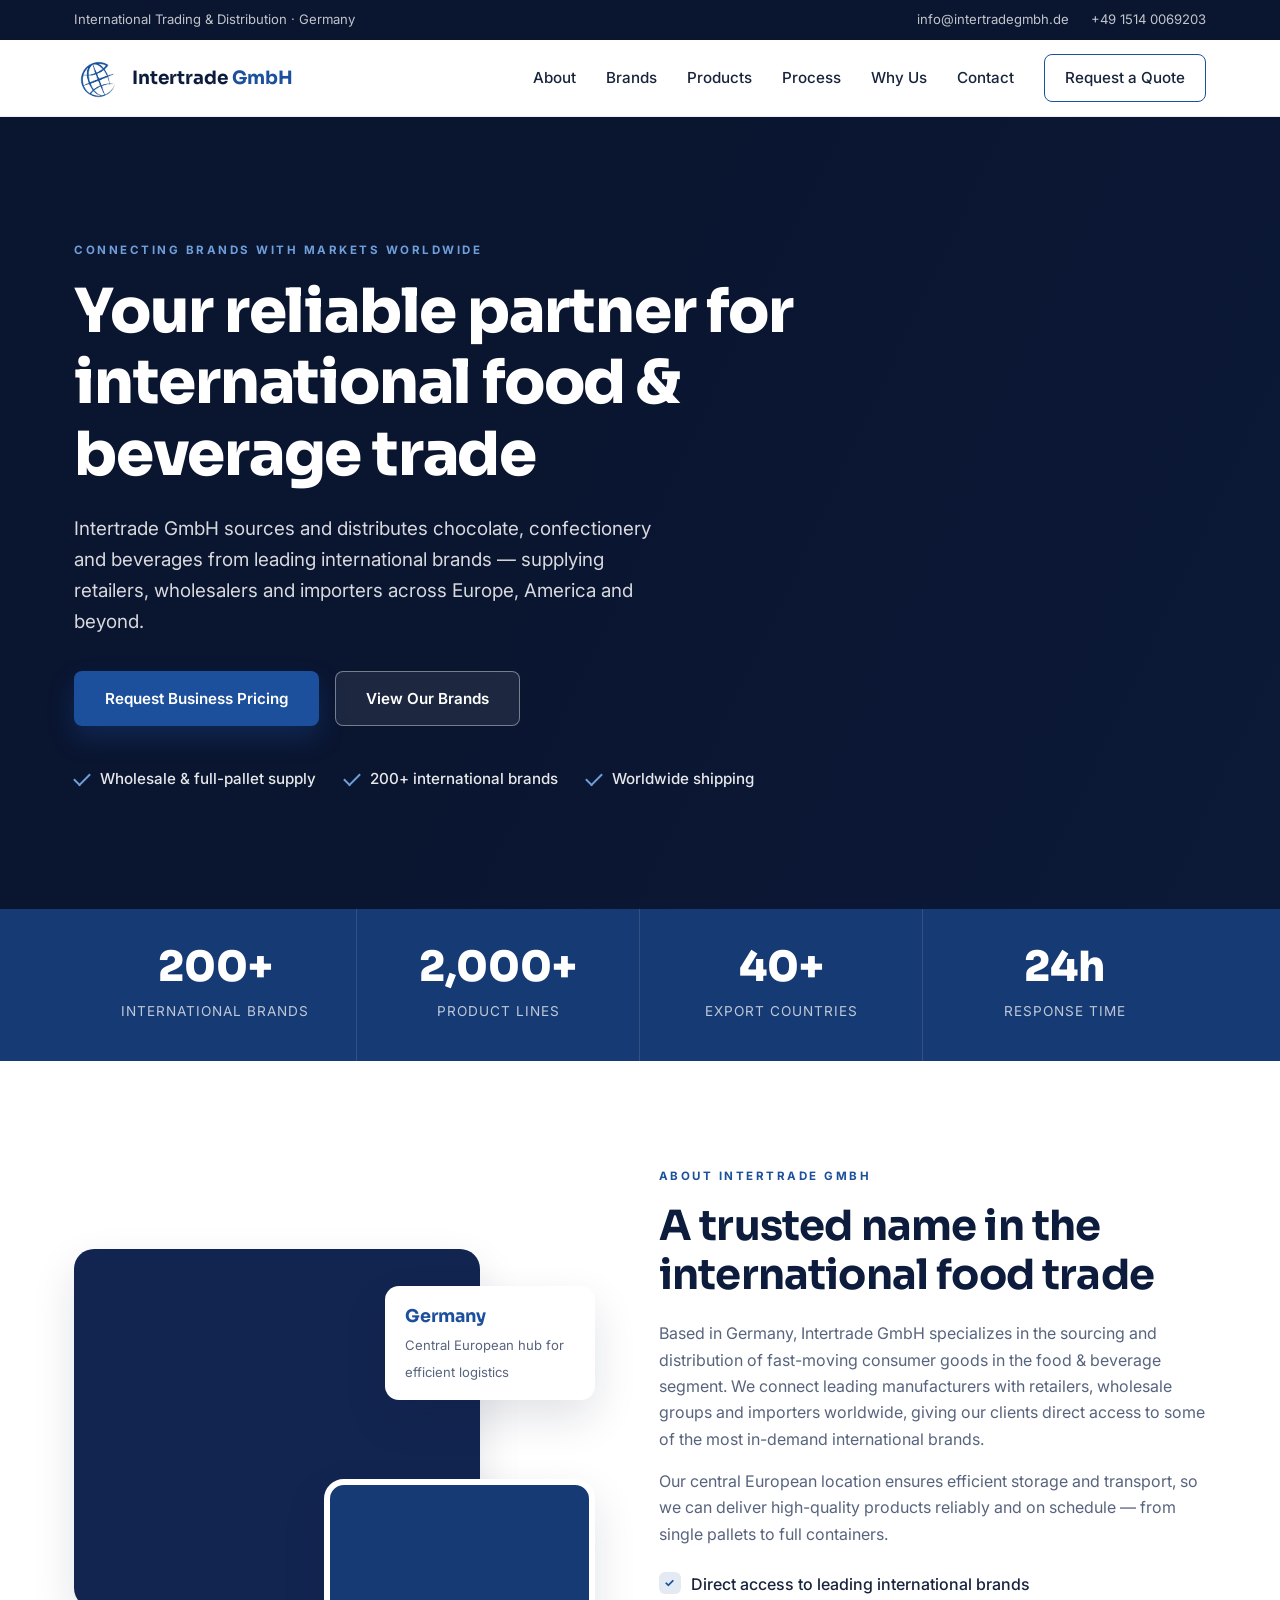
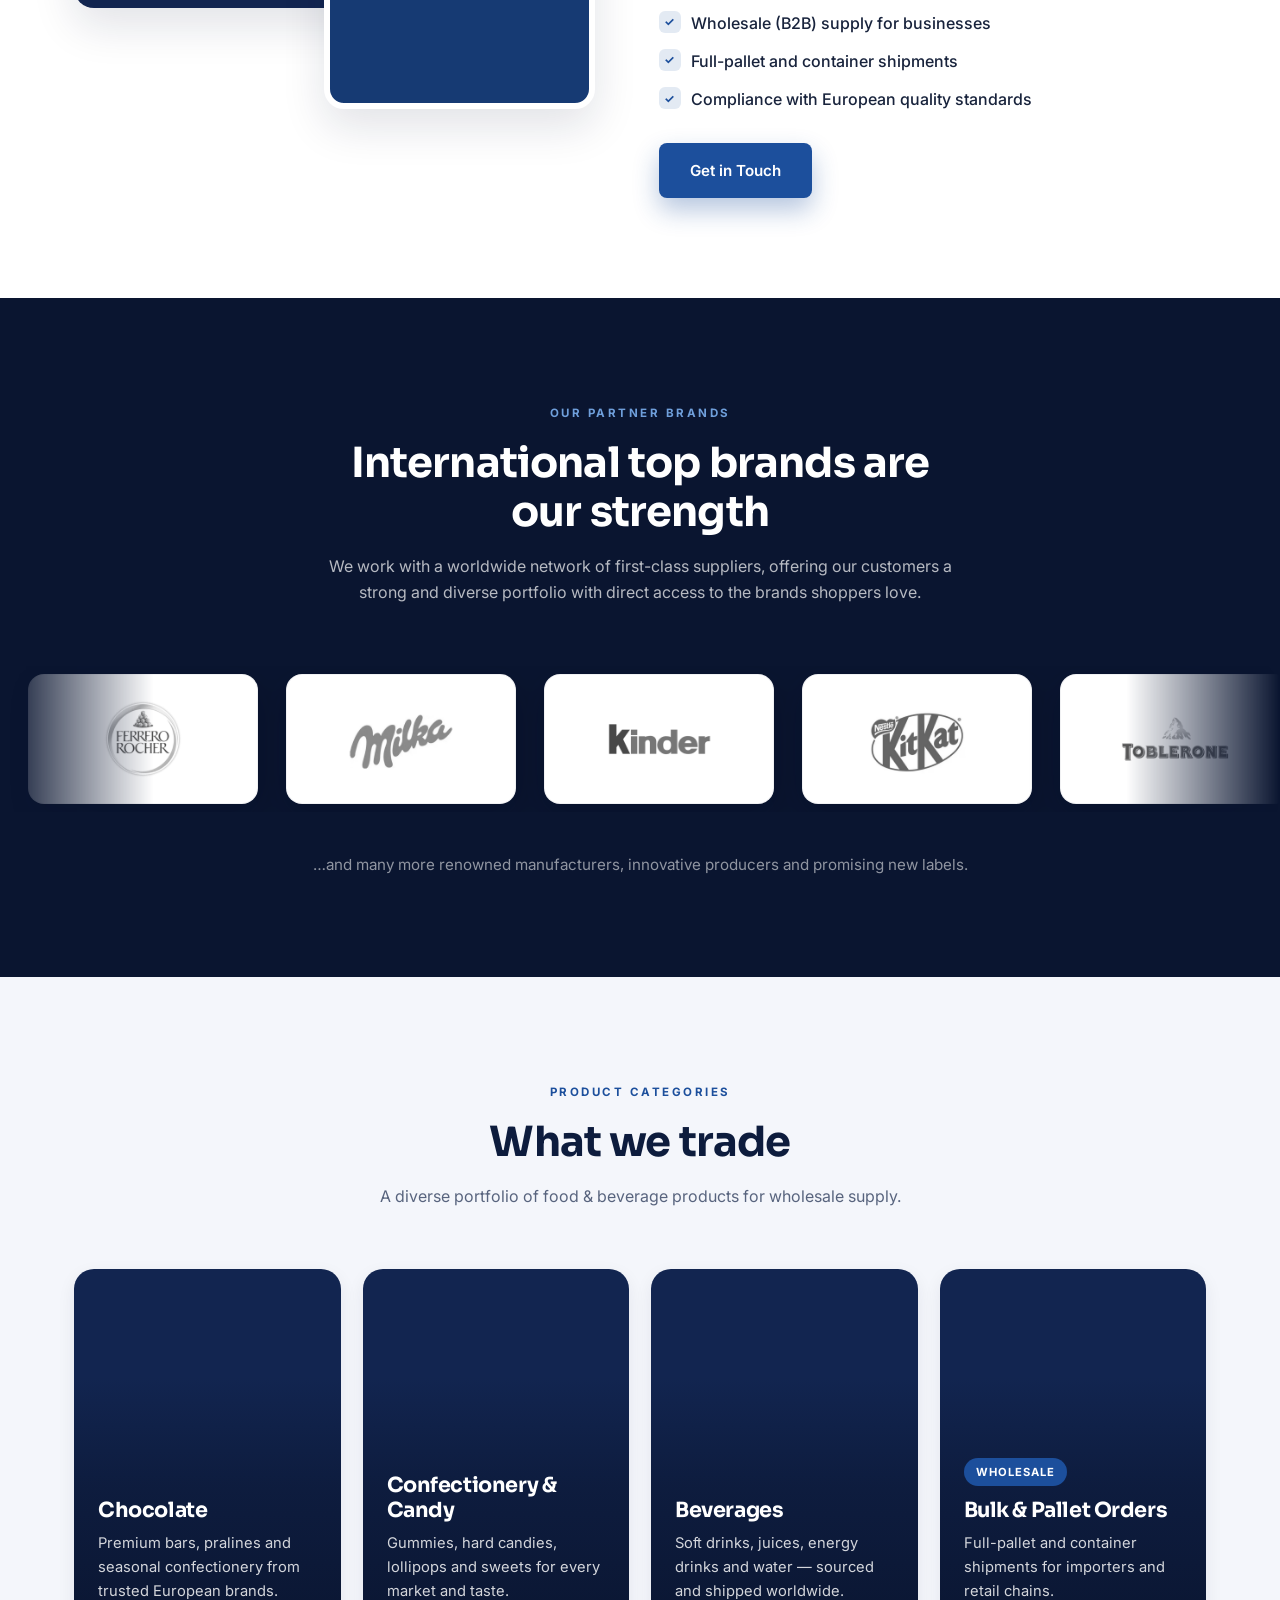
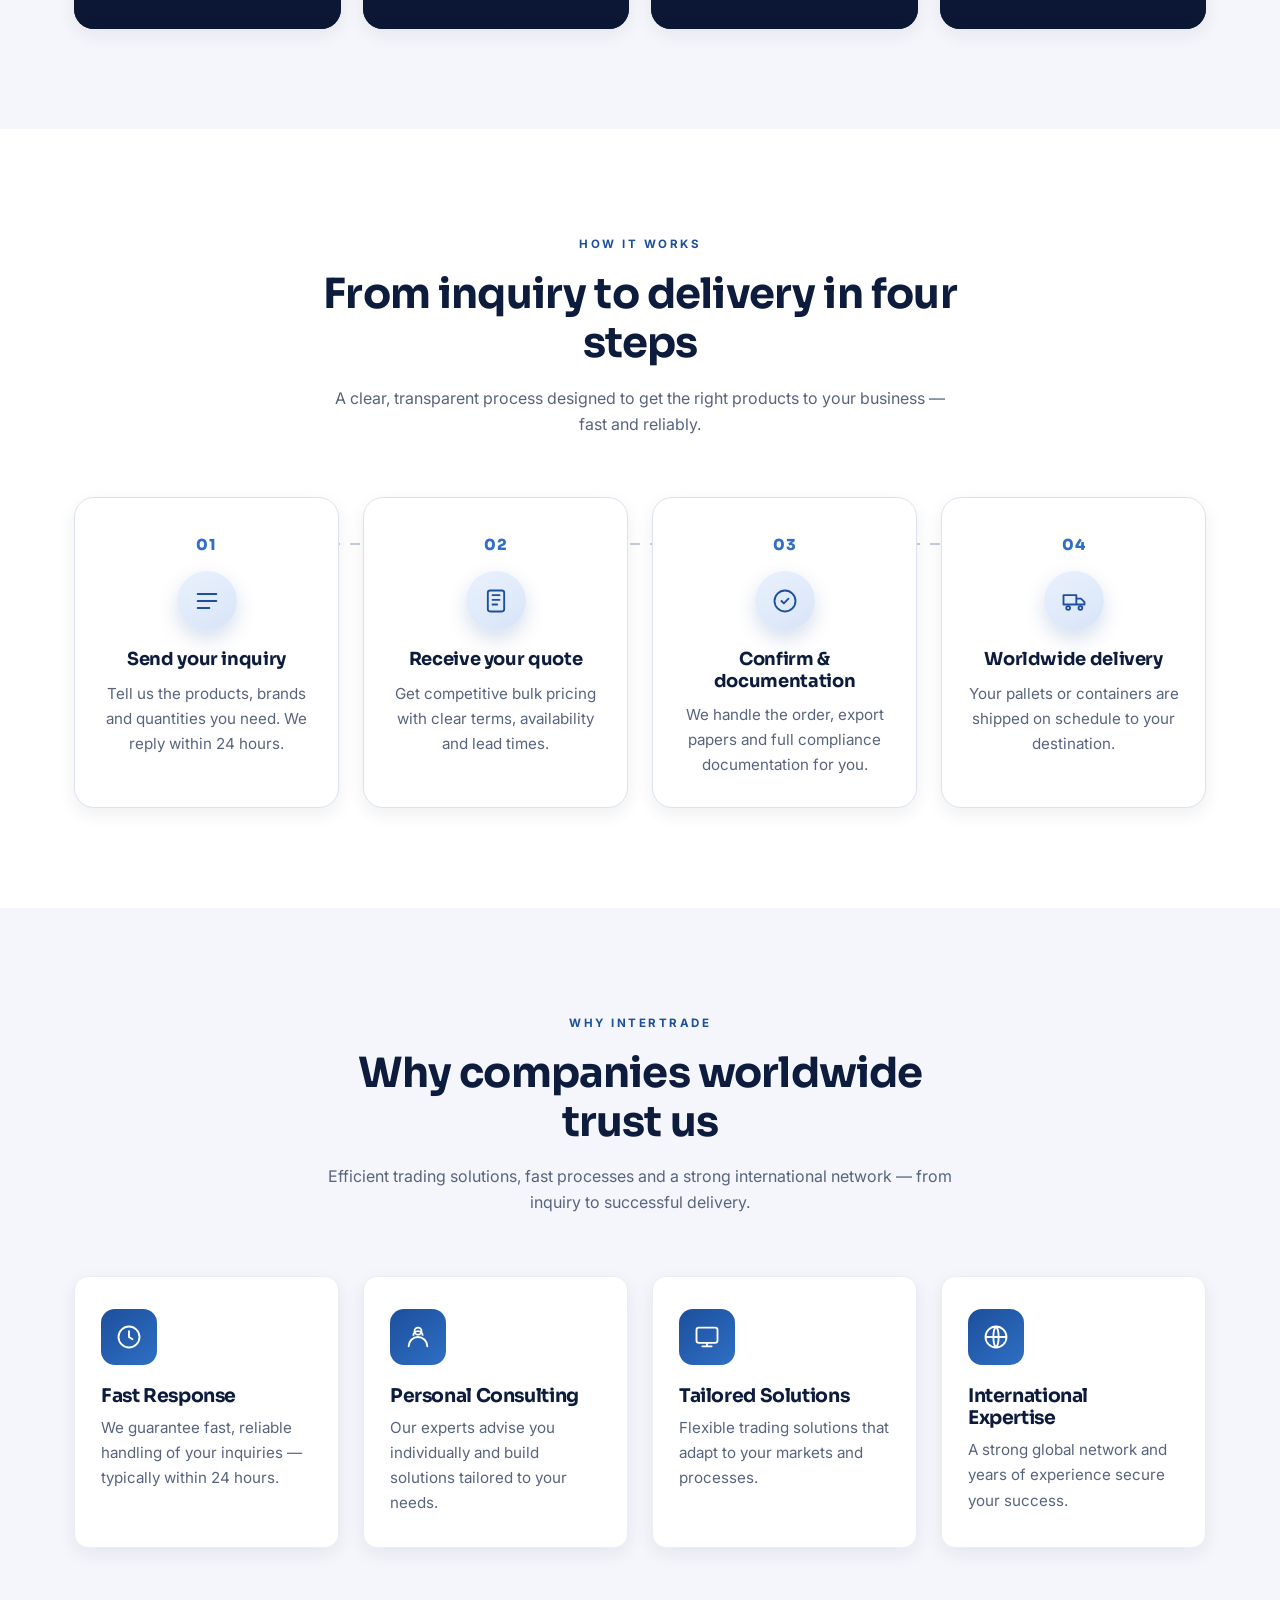
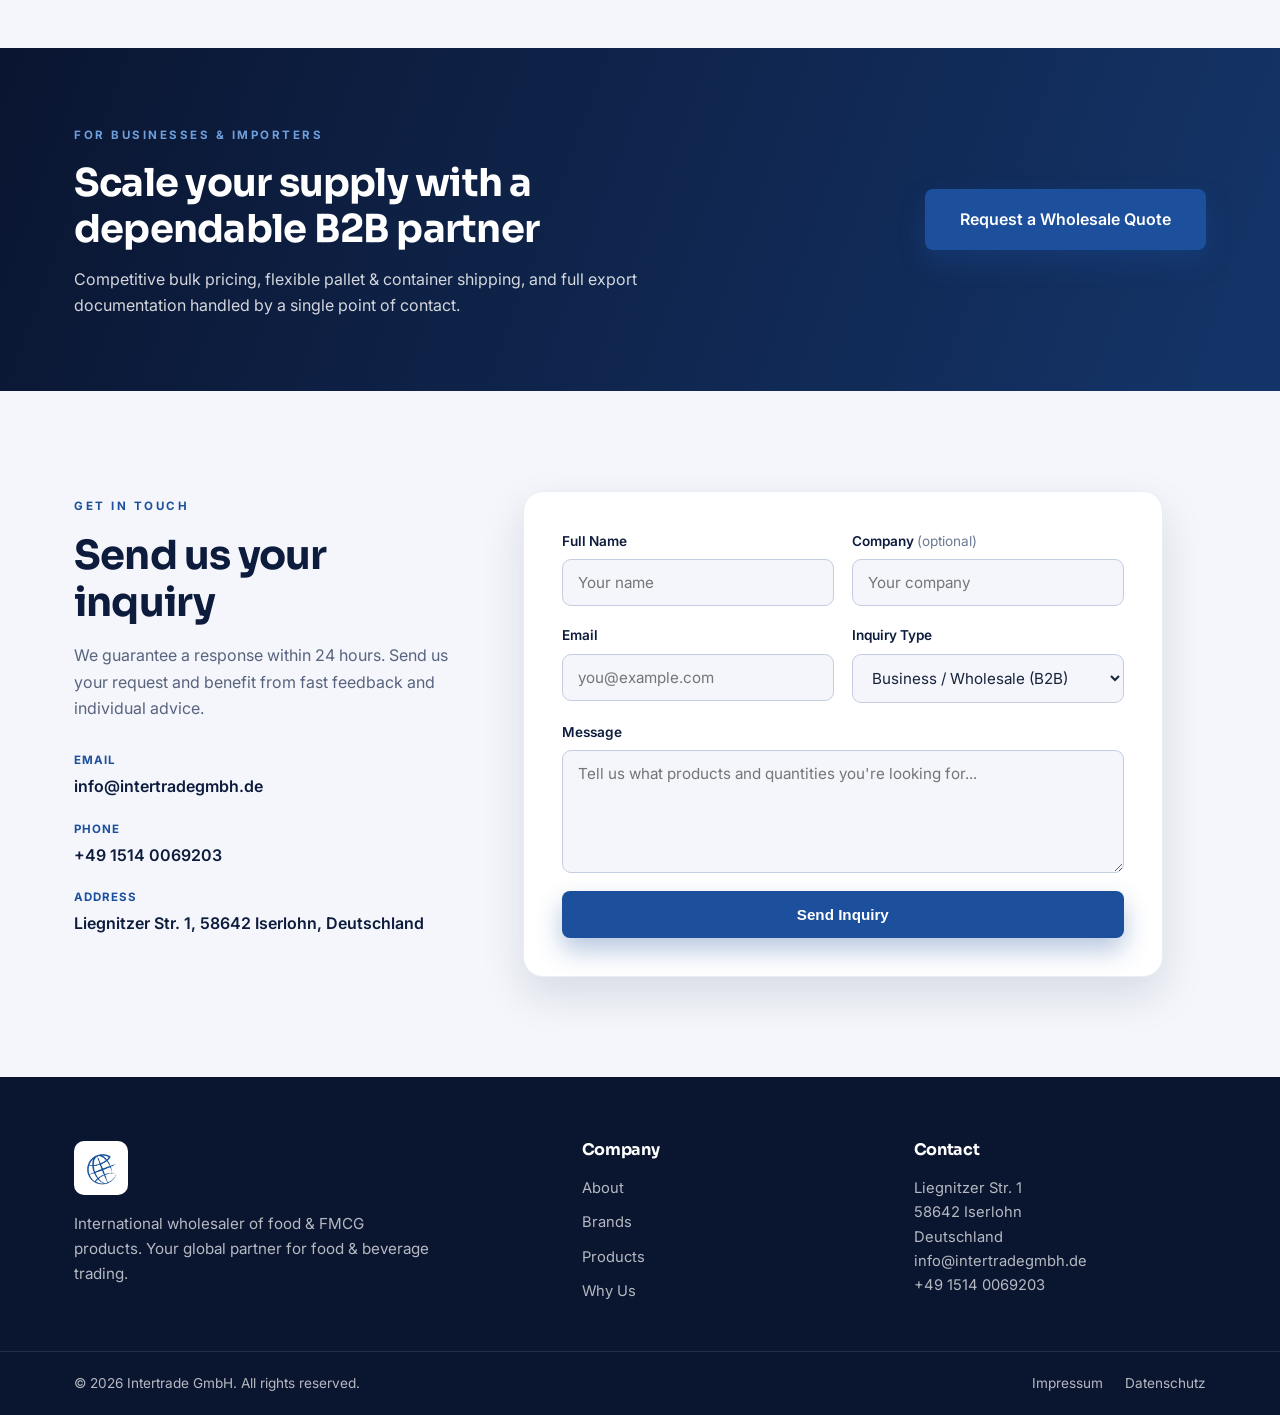
==== index.html @ c2ada7a3 "first commit" ====
<!DOCTYPE html>
<html lang="en">
<head>
  <meta charset="UTF-8" />
  <meta name="viewport" content="width=device-width, initial-scale=1.0" />
  <meta name="description" content="Intertrade GmbH — international trading company in Germany. Wholesale and distribution of chocolate, confectionery and beverages from leading brands to B2B clients across Europe, America and worldwide." />
  <title>Intertrade GmbH — International Food &amp; Beverage Trading</title>
  <link rel="preconnect" href="https://fonts.googleapis.com" />
  <link rel="preconnect" href="https://fonts.gstatic.com" crossorigin />
  <link href="https://fonts.googleapis.com/css2?family=Inter:wght@400;500;600;700&family=Sora:wght@600;700;800&display=swap" rel="stylesheet" />
  <link rel="stylesheet" href="styles.css" />
  <link rel="icon" type="image/svg+xml" href="assets/logo.png" />
</head>
<body>
  <!-- Top bar -->
  <div class="topbar">
    <div class="container topbar-inner">
      <span>International Trading &amp; Distribution · Germany</span>
      <span class="topbar-contact">
        <a href="mailto:info@intertradegmbh.de">info@intertradegmbh.de</a>
        <a href="tel:+4915140069203">+49 1514 0069203</a>
      </span>
    </div>
  </div>

  <!-- Navbar -->
  <header class="navbar" id="navbar">
    <div class="container nav-inner">
      <a href="#home" class="brand">
        <img src="assets/logo-icon.png" alt="Intertrade GmbH logo" class="brand-logo" onerror="this.onerror=null;this.src='assets/logo.png'" />
        <span class="brand-name">Intertrade <strong>GmbH</strong></span>
      </a>

      <nav class="nav-links" id="navLinks">
        <a href="#about">About</a>
        <a href="#brands">Brands</a>
        <a href="#products">Products</a>
        <a href="#process">Process</a>
        <a href="#why">Why Us</a>
        <a href="#contact">Contact</a>
        <a href="#contact" class="btn btn-nav">Request a Quote</a>
      </nav>

      <button class="nav-toggle" id="navToggle" aria-label="Toggle navigation" aria-expanded="false">
        <span></span><span></span><span></span>
      </button>
    </div>
  </header>

  <!-- Hero -->
  <section class="hero" id="home">
    <div class="hero-bg"></div>
    <div class="hero-scrim"></div>
    <div class="container hero-inner">
      <div class="hero-content">
        <span class="eyebrow light">Connecting brands with markets worldwide</span>
        <h1>Your reliable partner for international food &amp; beverage trade</h1>
        <p class="hero-sub">
          Intertrade GmbH sources and distributes chocolate, confectionery and beverages
          from leading international brands — supplying retailers, wholesalers and importers
          across Europe, America and beyond.
        </p>
        <div class="hero-actions">
          <a href="#contact" class="btn btn-primary">Request Business Pricing</a>
          <a href="#brands" class="btn btn-ghost">View Our Brands</a>
        </div>
        <ul class="hero-points">
          <li>Wholesale &amp; full-pallet supply</li>
          <li>200+ international brands</li>
          <li>Worldwide shipping</li>
        </ul>
      </div>
    </div>
  </section>

  <!-- Stats bar -->
  <section class="stats">
    <div class="container stats-grid">
      <div class="stat">
        <strong data-count="200" data-suffix="+">0</strong>
        <span>International brands</span>
      </div>
      <div class="stat">
        <strong data-count="2000" data-suffix="+">0</strong>
        <span>Product lines</span>
      </div>
      <div class="stat">
        <strong data-count="40" data-suffix="+">0</strong>
        <span>Export countries</span>
      </div>
      <div class="stat">
        <strong data-count="24" data-suffix="h">0</strong>
        <span>Response time</span>
      </div>
    </div>
  </section>

  <!-- About -->
  <section class="section" id="about">
    <div class="container about-grid">
      <div class="about-media">
        <div class="about-img about-img-main"></div>
        <div class="about-img about-img-sub"></div>
        <div class="about-badge">
          <strong>Germany</strong>
          <span>Central European hub for efficient logistics</span>
        </div>
      </div>
      <div class="about-text">
        <span class="eyebrow">About Intertrade GmbH</span>
        <h2>A trusted name in the international food trade</h2>
        <p>
          Based in Germany, Intertrade GmbH specializes in the sourcing and distribution
          of fast-moving consumer goods in the food &amp; beverage segment. We connect
          leading manufacturers with retailers, wholesale groups and importers worldwide,
          giving our clients direct access to some of the most in-demand international brands.
        </p>
        <p>
          Our central European location ensures efficient storage and transport, so we can
          deliver high-quality products reliably and on schedule — from single pallets
          to full containers.
        </p>
        <ul class="checklist">
          <li>Direct access to leading international brands</li>
          <li>Wholesale (B2B) supply for businesses</li>
          <li>Full-pallet and container shipments</li>
          <li>Compliance with European quality standards</li>
        </ul>
        <a href="#contact" class="btn btn-primary">Get in Touch</a>
      </div>
    </div>
  </section>

  <!-- Brands -->
  <section class="section section-dark" id="brands">
    <div class="container">
      <div class="section-head light">
        <span class="eyebrow light">Our Partner Brands</span>
        <h2>International top brands are our strength</h2>
        <p>
          We work with a worldwide network of first-class suppliers, offering our customers
          a strong and diverse portfolio with direct access to the brands shoppers love.
        </p>
      </div>
    </div>
    <div class="marquee" id="brandMarquee">
      <div class="marquee-track" id="brandTrack">
        <!-- Brand logos injected by script.js -->
      </div>
      <div class="marquee-track" id="brandTrackClone" aria-hidden="true">
        <!-- Duplicate for seamless loop -->
      </div>
    </div>
    <div class="container">
      <p class="brands-note">…and many more renowned manufacturers, innovative producers and promising new labels.</p>
    </div>
  </section>

  <!-- Products / Categories -->
  <section class="section section-alt" id="products">
    <div class="container">
      <div class="section-head">
        <span class="eyebrow">Product Categories</span>
        <h2>What we trade</h2>
        <p>A diverse portfolio of food &amp; beverage products for wholesale supply.</p>
      </div>
      <div class="cat-grid">
        <article class="cat-card" style="--img: url('https://images.unsplash.com/photo-1606312619070-d48b4c652a52?auto=format&amp;fit=crop&amp;w=900&amp;q=80')">
          <div class="cat-overlay"></div>
          <div class="cat-body">
            <h3>Chocolate</h3>
            <p>Premium bars, pralines and seasonal confectionery from trusted European brands.</p>
          </div>
        </article>
        <article class="cat-card" style="--img: url('https://images.unsplash.com/photo-1582058091505-f87a2e55a40f?auto=format&amp;fit=crop&amp;w=900&amp;q=80')">
          <div class="cat-overlay"></div>
          <div class="cat-body">
            <h3>Confectionery &amp; Candy</h3>
            <p>Gummies, hard candies, lollipops and sweets for every market and taste.</p>
          </div>
        </article>
        <article class="cat-card" style="--img: url('https://images.unsplash.com/photo-1581636625402-29b2a704ef13?auto=format&amp;fit=crop&amp;w=900&amp;q=80')">
          <div class="cat-overlay"></div>
          <div class="cat-body">
            <h3>Beverages</h3>
            <p>Soft drinks, juices, energy drinks and water — sourced and shipped worldwide.</p>
          </div>
        </article>
        <article class="cat-card" style="--img: url('https://images.unsplash.com/photo-1601598851547-4302969d0614?auto=format&amp;fit=crop&amp;w=900&amp;q=80')">
          <div class="cat-overlay"></div>
          <div class="cat-body">
            <span class="cat-tag">Wholesale</span>
            <h3>Bulk &amp; Pallet Orders</h3>
            <p>Full-pallet and container shipments for importers and retail chains.</p>
          </div>
        </article>
      </div>
    </div>
  </section>

  <!-- How it works / Process -->
  <section class="section process" id="process">
    <div class="container">
      <div class="section-head">
        <span class="eyebrow">How it works</span>
        <h2>From inquiry to delivery in four steps</h2>
        <p>A clear, transparent process designed to get the right products to your business — fast and reliably.</p>
      </div>
      <div class="process-grid">
        <article class="step-card">
          <span class="step-num">01</span>
          <span class="step-icon" aria-hidden="true">
            <svg viewBox="0 0 24 24" fill="none" stroke="currentColor" stroke-width="1.6"><path d="M4 6h16M4 12h16M4 18h10" stroke-linecap="round"/></svg>
          </span>
          <h3>Send your inquiry</h3>
          <p>Tell us the products, brands and quantities you need. We reply within 24 hours.</p>
        </article>
        <article class="step-card">
          <span class="step-num">02</span>
          <span class="step-icon" aria-hidden="true">
            <svg viewBox="0 0 24 24" fill="none" stroke="currentColor" stroke-width="1.6"><path d="M9 7h6M9 11h6M9 15h4" stroke-linecap="round"/><rect x="5" y="3" width="14" height="18" rx="2"/></svg>
          </span>
          <h3>Receive your quote</h3>
          <p>Get competitive bulk pricing with clear terms, availability and lead times.</p>
        </article>
        <article class="step-card">
          <span class="step-num">03</span>
          <span class="step-icon" aria-hidden="true">
            <svg viewBox="0 0 24 24" fill="none" stroke="currentColor" stroke-width="1.6"><path d="M9 12l2 2 4-4" stroke-linecap="round" stroke-linejoin="round"/><circle cx="12" cy="12" r="9"/></svg>
          </span>
          <h3>Confirm &amp; documentation</h3>
          <p>We handle the order, export papers and full compliance documentation for you.</p>
        </article>
        <article class="step-card">
          <span class="step-num">04</span>
          <span class="step-icon" aria-hidden="true">
            <svg viewBox="0 0 24 24" fill="none" stroke="currentColor" stroke-width="1.6"><path d="M3 7h11v8H3zM14 10h4l3 3v2h-7z" stroke-linejoin="round"/><circle cx="7" cy="18" r="1.6"/><circle cx="17.5" cy="18" r="1.6"/></svg>
          </span>
          <h3>Worldwide delivery</h3>
          <p>Your pallets or containers are shipped on schedule to your destination.</p>
        </article>
      </div>
    </div>
  </section>

  <!-- Why us -->
  <section class="section section-alt" id="why">
    <div class="container">
      <div class="section-head">
        <span class="eyebrow">Why Intertrade</span>
        <h2>Why companies worldwide trust us</h2>
        <p>Efficient trading solutions, fast processes and a strong international network — from inquiry to successful delivery.</p>
      </div>
      <div class="why-grid">
        <article class="why-card">
          <span class="why-icon" aria-hidden="true">
            <svg viewBox="0 0 24 24" fill="none" stroke="currentColor" stroke-width="1.6"><circle cx="12" cy="12" r="9"/><path d="M12 7v5l3 2" stroke-linecap="round"/></svg>
          </span>
          <h3>Fast Response</h3>
          <p>We guarantee fast, reliable handling of your inquiries — typically within 24 hours.</p>
        </article>
        <article class="why-card">
          <span class="why-icon" aria-hidden="true">
            <svg viewBox="0 0 24 24" fill="none" stroke="currentColor" stroke-width="1.6"><path d="M16 11a4 4 0 1 0-8 0" /><circle cx="12" cy="7" r="3"/><path d="M4 20a8 8 0 0 1 16 0" stroke-linecap="round"/></svg>
          </span>
          <h3>Personal Consulting</h3>
          <p>Our experts advise you individually and build solutions tailored to your needs.</p>
        </article>
        <article class="why-card">
          <span class="why-icon" aria-hidden="true">
            <svg viewBox="0 0 24 24" fill="none" stroke="currentColor" stroke-width="1.6"><rect x="3" y="4" width="18" height="13" rx="2"/><path d="M8 20h8M12 17v3" stroke-linecap="round"/></svg>
          </span>
          <h3>Tailored Solutions</h3>
          <p>Flexible trading solutions that adapt to your markets and processes.</p>
        </article>
        <article class="why-card">
          <span class="why-icon" aria-hidden="true">
            <svg viewBox="0 0 24 24" fill="none" stroke="currentColor" stroke-width="1.6"><circle cx="12" cy="12" r="9"/><path d="M3 12h18M12 3c3 3 3 15 0 18M12 3c-3 3-3 15 0 18"/></svg>
          </span>
          <h3>International Expertise</h3>
          <p>A strong global network and years of experience secure your success.</p>
        </article>
      </div>
    </div>
  </section>

  <!-- B2B CTA band -->
  <section class="cta-band">
    <div class="cta-bg"></div>
    <div class="cta-scrim"></div>
    <div class="container cta-inner">
      <div class="cta-text">
        <span class="eyebrow light">For Businesses &amp; Importers</span>
        <h2>Scale your supply with a dependable B2B partner</h2>
        <p>Competitive bulk pricing, flexible pallet &amp; container shipping, and full export documentation handled by a single point of contact.</p>
      </div>
      <a href="#contact" class="btn btn-primary btn-lg">Request a Wholesale Quote</a>
    </div>
  </section>

  <!-- Contact -->
  <section class="section section-alt" id="contact">
    <div class="container contact-grid">
      <div class="contact-info">
        <span class="eyebrow">Get in Touch</span>
        <h2>Send us your inquiry</h2>
        <p>We guarantee a response within 24 hours. Send us your request and benefit from fast feedback and individual advice.</p>
        <ul class="contact-list">
          <li>
            <span class="ci-label">Email</span>
            <a href="mailto:info@intertradegmbh.de">info@intertradegmbh.de</a>
          </li>
          <li>
            <span class="ci-label">Phone</span>
            <a href="tel:+4915140069203">+49 1514 0069203</a>
          </li>
          <li>
            <span class="ci-label">Address</span>
            Liegnitzer Str. 1, 58642 Iserlohn, Deutschland
          </li>
        </ul>
      </div>
      <form class="contact-form" id="contactForm" novalidate>
        <!-- Web3Forms: access key linked to mohamedzgoulli480@gmail.com -->
        <input type="hidden" name="access_key" value="11437457-c6ac-4189-be3f-6d86ee3534a8" />
        <input type="hidden" name="subject" value="New inquiry from intertradegmbh.de" />
        <input type="hidden" name="from_name" value="Intertrade GmbH Website" />
        <!-- Honeypot spam protection (must stay empty) -->
        <input type="checkbox" name="botcheck" class="hidden" style="display:none" tabindex="-1" autocomplete="off" />
        <div class="form-row">
          <div class="form-group">
            <label for="name">Full Name</label>
            <input type="text" id="name" name="name" placeholder="Your name" required />
          </div>
          <div class="form-group">
            <label for="company">Company <span class="optional">(optional)</span></label>
            <input type="text" id="company" name="company" placeholder="Your company" />
          </div>
        </div>
        <div class="form-row">
          <div class="form-group">
            <label for="email">Email</label>
            <input type="email" id="email" name="email" placeholder="you@example.com" required />
          </div>
          <div class="form-group">
            <label for="type">Inquiry Type</label>
            <select id="type" name="type">
              <option value="b2b">Business / Wholesale (B2B)</option>
              <option value="pallet">Bulk / Pallet Order</option>
            </select>
          </div>
        </div>
        <div class="form-group">
          <label for="message">Message</label>
          <textarea id="message" name="message" rows="5" placeholder="Tell us what products and quantities you're looking for..." required></textarea>
        </div>
        <button type="submit" class="btn btn-primary btn-block">Send Inquiry</button>
        <p class="form-note" id="formNote" hidden></p>
      </form>
    </div>
  </section>

  <!-- Footer -->
  <footer class="footer">
    <div class="container footer-inner">
      <div class="footer-brand">
        <img src="assets/logo-icon.png" alt="Intertrade GmbH logo" class="footer-logo" onerror="this.onerror=null;this.src='assets/logo.png'" />
        <p>International wholesaler of food &amp; FMCG products. Your global partner for food &amp; beverage trading.</p>
      </div>
      <div class="footer-col">
        <h4>Company</h4>
        <nav>
          <a href="#about">About</a>
          <a href="#brands">Brands</a>
          <a href="#products">Products</a>
          <a href="#why">Why Us</a>
        </nav>
      </div>
      <div class="footer-col">
        <h4>Contact</h4>
        <p>Liegnitzer Str. 1<br />58642 Iserlohn<br />Deutschland</p>
        <p><a href="mailto:info@intertradegmbh.de">info@intertradegmbh.de</a></p>
        <p><a href="tel:+4915140069203">+49 1514 0069203</a></p>
      </div>
    </div>
    <div class="footer-bottom">
      <div class="container footer-bottom-inner">
        <p>&copy; <span id="year"></span> Intertrade GmbH. All rights reserved.</p>
        <nav class="legal-links">
          <a href="impressum.html">Impressum</a>
          <a href="datenschutz.html">Datenschutz</a>
        </nav>
      </div>
    </div>
  </footer>

  <script src="script.js"></script>
</body>
</html>
---- styles.css ----
/* ===== Design Tokens ===== */
:root {
  --navy-900: #0a1530;
  --navy-800: #0d1c3d;
  --navy-700: #122550;
  --navy-600: #1a3566;
  --blue-600: #163a73;
  --blue-500: #1c4f9c;
  --blue-400: #2f6fc4;
  --blue-300: #6f9fdb;
  --white: #ffffff;
  --off-white: #f4f6fb;
  --gray-100: #e9eef6;
  --gray-200: #dbe2ee;
  --gray-300: #c4cee0;
  --gray-500: #6c7a93;
  --text: #18233c;
  --text-light: #58647e;
  --radius: 14px;
  --radius-lg: 20px;
  --shadow-sm: 0 6px 18px rgba(13, 28, 61, 0.07);
  --shadow-md: 0 18px 44px rgba(13, 28, 61, 0.12);
  --shadow-lg: 0 30px 70px rgba(10, 21, 48, 0.28);
  --max: 1180px;
  --ease: cubic-bezier(0.4, 0, 0.2, 1);
}

*,
*::before,
*::after { box-sizing: border-box; margin: 0; padding: 0; }

html { scroll-behavior: smooth; }

body {
  font-family: "Inter", system-ui, -apple-system, sans-serif;
  color: var(--text);
  background: var(--white);
  line-height: 1.65;
  -webkit-font-smoothing: antialiased;
}

img { max-width: 100%; display: block; }
a { text-decoration: none; color: inherit; }
ul { list-style: none; }

h1, h2, h3, h4 {
  font-family: "Sora", "Inter", sans-serif;
  line-height: 1.18;
  color: var(--navy-800);
  font-weight: 700;
  letter-spacing: -0.02em;
}

.container {
  width: 100%;
  max-width: var(--max);
  margin: 0 auto;
  padding: 0 24px;
}

.section { padding: 100px 0; }
.section-alt { background: var(--off-white); }
.section-dark { background: var(--navy-900); }

.eyebrow {
  display: inline-block;
  text-transform: uppercase;
  letter-spacing: 2.5px;
  font-size: 0.72rem;
  font-weight: 700;
  color: var(--blue-500);
  margin-bottom: 16px;
}
.eyebrow.light { color: var(--blue-300); }

.section-head {
  text-align: center;
  max-width: 640px;
  margin: 0 auto 60px;
}
.section-head h2 { font-size: clamp(1.9rem, 4vw, 2.6rem); margin-bottom: 16px; }
.section-head p { color: var(--text-light); }
.section-head.light h2 { color: var(--white); }
.section-head.light p { color: rgba(255, 255, 255, 0.7); }

/* ===== Buttons ===== */
.btn {
  display: inline-flex;
  align-items: center;
  justify-content: center;
  gap: 8px;
  padding: 14px 30px;
  border-radius: 8px;
  font-weight: 600;
  font-size: 0.95rem;
  cursor: pointer;
  border: 1.5px solid transparent;
  transition: transform 0.25s var(--ease), box-shadow 0.25s var(--ease),
    background 0.25s var(--ease), color 0.25s var(--ease);
}
.btn-primary {
  background: var(--blue-500);
  color: var(--white);
  box-shadow: 0 12px 26px rgba(28, 79, 156, 0.32);
}
.btn-primary:hover {
  background: var(--blue-400);
  transform: translateY(-3px);
  box-shadow: 0 18px 34px rgba(28, 79, 156, 0.42);
}
.btn-ghost {
  background: rgba(255, 255, 255, 0.08);
  color: var(--white);
  border-color: rgba(255, 255, 255, 0.4);
  backdrop-filter: blur(4px);
}
.btn-ghost:hover { background: rgba(255, 255, 255, 0.16); transform: translateY(-3px); }
.btn-nav {
  padding: 10px 20px;
  background: var(--white);
  color: var(--blue-500);
  border-color: var(--blue-500);
}
.btn-nav:hover {
  background: var(--blue-500);
  color: var(--white);
  transform: translateY(-2px);
}
.btn-block { width: 100%; }
.btn-lg { padding: 16px 34px; font-size: 1rem; white-space: nowrap; }

/* ===== Top bar ===== */
.topbar {
  background: var(--navy-900);
  color: rgba(255, 255, 255, 0.75);
  font-size: 0.82rem;
}
.topbar-inner {
  display: flex;
  justify-content: space-between;
  align-items: center;
  height: 40px;
}
.topbar-contact { display: flex; gap: 22px; }
.topbar-contact a { transition: color 0.2s var(--ease); }
.topbar-contact a:hover { color: var(--white); }

/* ===== Navbar ===== */
.navbar {
  position: sticky;
  top: 0;
  z-index: 1000;
  background: rgba(255, 255, 255, 0.9);
  backdrop-filter: blur(12px);
  border-bottom: 1px solid var(--gray-100);
  transition: box-shadow 0.3s var(--ease);
}
.navbar.scrolled { box-shadow: var(--shadow-sm); }
.nav-inner {
  display: flex;
  align-items: center;
  justify-content: space-between;
  height: 76px;
}
.brand { display: flex; align-items: center; gap: 12px; }
.brand-logo { height: 46px; width: auto; }
.brand-name {
  font-family: "Sora", sans-serif;
  font-weight: 700;
  font-size: 1.15rem;
  color: var(--navy-800);
}
.brand-name strong { color: var(--blue-500); }

.nav-links { display: flex; align-items: center; gap: 30px; }
.nav-links a { font-weight: 500; font-size: 0.95rem; color: var(--text); transition: color 0.2s var(--ease); }
.nav-links a:not(.btn):hover { color: var(--blue-500); }

.nav-toggle {
  display: none;
  flex-direction: column;
  gap: 5px;
  background: none;
  border: none;
  cursor: pointer;
  padding: 6px;
}
.nav-toggle span {
  width: 26px; height: 3px; border-radius: 3px;
  background: var(--navy-800);
  transition: transform 0.3s var(--ease), opacity 0.3s var(--ease);
}
.nav-toggle.open span:nth-child(1) { transform: translateY(8px) rotate(45deg); }
.nav-toggle.open span:nth-child(2) { opacity: 0; }
.nav-toggle.open span:nth-child(3) { transform: translateY(-8px) rotate(-45deg); }

/* ===== Hero ===== */
.hero {
  position: relative;
  min-height: 88vh;
  display: flex;
  align-items: center;
  color: var(--white);
  overflow: hidden;
  background: var(--navy-900);
}
.hero-bg {
  position: absolute;
  inset: 0;
  background-image: url("https://images.unsplash.com/photo-1565891741441-64926e441838?auto=format&fit=crop&w=1920&q=80");
  background-size: cover;
  background-position: center;
  transform: scale(1.05);
}
.hero-scrim {
  position: absolute;
  inset: 0;
  background: linear-gradient(115deg, rgba(10, 21, 48, 0.95) 0%, rgba(10, 21, 48, 0.82) 42%, rgba(13, 28, 61, 0.55) 100%);
}
.hero-inner { position: relative; z-index: 2; padding: 80px 24px; }
.hero-content { max-width: 720px; }
.hero h1 {
  font-size: clamp(2.2rem, 5.4vw, 3.8rem);
  color: var(--white);
  margin-bottom: 22px;
  font-weight: 800;
}
.hero-sub {
  font-size: clamp(1rem, 1.9vw, 1.18rem);
  color: rgba(255, 255, 255, 0.84);
  max-width: 600px;
  margin-bottom: 34px;
}
.hero-actions { display: flex; flex-wrap: wrap; gap: 16px; margin-bottom: 40px; }
.hero-points {
  display: flex;
  flex-wrap: wrap;
  gap: 14px 28px;
}
.hero-points li {
  position: relative;
  padding-left: 26px;
  font-size: 0.95rem;
  color: rgba(255, 255, 255, 0.9);
  font-weight: 500;
}
.hero-points li::before {
  content: "";
  position: absolute;
  left: 0; top: 7px;
  width: 16px; height: 9px;
  border-left: 2.5px solid var(--blue-300);
  border-bottom: 2.5px solid var(--blue-300);
  transform: rotate(-45deg);
}

/* ===== Stats ===== */
.stats {
  background: var(--blue-600);
  color: var(--white);
}
.stats-grid {
  display: grid;
  grid-template-columns: repeat(4, 1fr);
}
.stats .stat {
  text-align: center;
  padding: 38px 16px;
  border-right: 1px solid rgba(255, 255, 255, 0.12);
}
.stats .stat:last-child { border-right: none; }
.stats .stat strong {
  display: block;
  font-family: "Sora", sans-serif;
  font-size: clamp(1.8rem, 4vw, 2.6rem);
  font-weight: 800;
  line-height: 1;
  margin-bottom: 8px;
}
.stats .stat span {
  font-size: 0.85rem;
  text-transform: uppercase;
  letter-spacing: 1px;
  color: rgba(255, 255, 255, 0.72);
}

/* ===== About ===== */
.about-grid {
  display: grid;
  grid-template-columns: 1fr 1.05fr;
  gap: 64px;
  align-items: center;
}
.about-media {
  position: relative;
  min-height: 460px;
}
.about-img {
  position: absolute;
  border-radius: var(--radius-lg);
  background-size: cover;
  background-position: center;
  box-shadow: var(--shadow-md);
}
.about-img-main {
  width: 78%;
  height: 78%;
  top: 0; left: 0;
  background-color: var(--navy-700);
  background-image: url("https://images.unsplash.com/photo-1553413077-190dd305871c?auto=format&fit=crop&w=900&q=80");
}
.about-img-sub {
  width: 52%;
  height: 50%;
  bottom: 0; right: 0;
  background-color: var(--blue-600);
  background-image: url("https://images.unsplash.com/photo-1494412574643-ff11b0a5c1c3?auto=format&fit=crop&w=700&q=80");
  border: 6px solid var(--white);
}
.about-badge {
  position: absolute;
  top: 8%;
  right: 0;
  background: var(--white);
  border-radius: var(--radius);
  padding: 16px 20px;
  box-shadow: var(--shadow-md);
  max-width: 210px;
}
.about-badge strong {
  display: block;
  font-family: "Sora", sans-serif;
  color: var(--blue-500);
  font-size: 1.1rem;
}
.about-badge span { font-size: 0.82rem; color: var(--text-light); }

.about-text h2 { font-size: clamp(1.9rem, 4vw, 2.6rem); margin-bottom: 20px; }
.about-text p { color: var(--text-light); margin-bottom: 16px; }
.checklist { margin: 24px 0 30px; display: grid; gap: 12px; }
.checklist li {
  position: relative;
  padding-left: 32px;
  font-weight: 500;
  color: var(--text);
}
.checklist li::before {
  content: "✓";
  position: absolute;
  left: 0; top: 1px;
  width: 22px; height: 22px;
  background: rgba(28, 79, 156, 0.12);
  color: var(--blue-500);
  border-radius: 6px;
  font-size: 0.75rem;
  font-weight: 700;
  display: flex;
  align-items: center;
  justify-content: center;
}

/* ===== Brands ===== */
.brands-note {
  text-align: center;
  color: rgba(255, 255, 255, 0.55);
  font-size: 0.95rem;
  margin-top: 40px;
}
.marquee {
  position: relative;
  overflow: hidden;
  padding: 8px 0;
  -webkit-mask-image: linear-gradient(90deg, transparent, #000 12%, #000 88%, transparent);
  mask-image: linear-gradient(90deg, transparent, #000 12%, #000 88%, transparent);
  white-space: nowrap;
}
.marquee-track {
  display: inline-flex;
  gap: 28px;
  padding-left: 28px;
  animation: scroll-x 45s linear infinite;
  align-items: center;
}
.marquee:hover .marquee-track { animation-play-state: paused; }
.brand-tile {
  flex: none;
  display: flex;
  align-items: center;
  justify-content: center;
  width: 230px;
  height: 130px;
  padding: 10px 14px;
  background: #ffffff;
  border: 1px solid rgba(13, 28, 61, 0.06);
  border-radius: 16px;
  box-shadow: 0 10px 30px rgba(4, 12, 32, 0.28);
  transition: transform 0.3s var(--ease), box-shadow 0.3s var(--ease);
}
.brand-tile:hover {
  transform: translateY(-6px);
  box-shadow: 0 18px 40px rgba(4, 12, 32, 0.4);
}
.brand-tile img {
  max-width: 100%;
  max-height: 100%;
  width: 100%;
  height: 100%;
  object-fit: contain;
  filter: grayscale(100%);
  opacity: 0.82;
  transition: filter 0.3s var(--ease), opacity 0.3s var(--ease);
}
.brand-tile:hover img {
  filter: grayscale(0%);
  opacity: 1;
}
@keyframes scroll-x {
  from { transform: translateX(0); }
  to { transform: translateX(-50%); }
}

/* ===== Product Categories ===== */
.cat-grid {
  display: grid;
  grid-template-columns: repeat(4, 1fr);
  gap: 22px;
}
.cat-card {
  position: relative;
  min-height: 360px;
  border-radius: var(--radius-lg);
  overflow: hidden;
  background-color: var(--navy-700);
  background-image: var(--img);
  background-size: cover;
  background-position: center;
  display: flex;
  align-items: flex-end;
  box-shadow: var(--shadow-sm);
  transition: transform 0.35s var(--ease), box-shadow 0.35s var(--ease);
}
.cat-card:hover { transform: translateY(-6px); box-shadow: var(--shadow-md); }
.cat-overlay {
  position: absolute;
  inset: 0;
  background: linear-gradient(180deg, rgba(10, 21, 48, 0) 30%, rgba(10, 21, 48, 0.55) 60%, rgba(10, 21, 48, 0.92) 100%);
  transition: background 0.35s var(--ease);
}
.cat-card:hover .cat-overlay {
  background: linear-gradient(180deg, rgba(10, 21, 48, 0.1) 20%, rgba(10, 21, 48, 0.7) 60%, rgba(10, 21, 48, 0.95) 100%);
}
.cat-body { position: relative; z-index: 2; padding: 26px 24px; color: var(--white); }
.cat-body h3 { color: var(--white); font-size: 1.3rem; margin-bottom: 8px; }
.cat-body p { color: rgba(255, 255, 255, 0.82); font-size: 0.92rem; }
.cat-tag {
  display: inline-block;
  font-size: 0.7rem;
  text-transform: uppercase;
  letter-spacing: 1px;
  font-weight: 700;
  background: var(--blue-500);
  color: var(--white);
  padding: 5px 12px;
  border-radius: 50px;
  margin-bottom: 12px;
}

/* ===== Why Us ===== */
.why-grid {
  display: grid;
  grid-template-columns: repeat(4, 1fr);
  gap: 24px;
}
.why-card {
  background: var(--white);
  border: 1px solid var(--gray-100);
  border-radius: var(--radius);
  padding: 32px 26px;
  box-shadow: var(--shadow-sm);
  transition: transform 0.3s var(--ease), box-shadow 0.3s var(--ease), border-color 0.3s var(--ease);
}
.why-card:hover {
  transform: translateY(-6px);
  box-shadow: var(--shadow-md);
  border-color: var(--blue-300);
}
.why-icon {
  display: inline-flex;
  align-items: center;
  justify-content: center;
  width: 56px; height: 56px;
  border-radius: 14px;
  background: linear-gradient(140deg, var(--blue-500), var(--blue-400));
  color: var(--white);
  margin-bottom: 20px;
}
.why-icon svg { width: 28px; height: 28px; }
.why-card h3 { font-size: 1.18rem; margin-bottom: 8px; }
.why-card p { color: var(--text-light); font-size: 0.95rem; }

/* ===== CTA band ===== */
.cta-band {
  position: relative;
  color: var(--white);
  overflow: hidden;
  background: var(--navy-800);
}
.cta-bg {
  position: absolute; inset: 0;
  background-image: url("https://images.unsplash.com/photo-1578575437130-527eed3abbec?auto=format&fit=crop&w=1920&q=80");
  background-size: cover;
  background-position: center;
}
.cta-scrim {
  position: absolute; inset: 0;
  background: linear-gradient(110deg, rgba(10, 21, 48, 0.95), rgba(22, 58, 115, 0.82));
}
.cta-inner {
  position: relative;
  z-index: 2;
  display: flex;
  align-items: center;
  justify-content: space-between;
  gap: 36px;
  padding: 72px 24px;
  flex-wrap: wrap;
}
.cta-text { max-width: 640px; }
.cta-text h2 { color: var(--white); font-size: clamp(1.7rem, 3.6vw, 2.4rem); margin-bottom: 14px; }
.cta-text p { color: rgba(255, 255, 255, 0.82); }

/* ===== Contact ===== */
.contact-grid {
  display: grid;
  grid-template-columns: 0.9fr 1.1fr;
  gap: 60px;
  align-items: start;
}
.contact-info h2 { font-size: clamp(1.9rem, 4vw, 2.5rem); margin-bottom: 16px; }
.contact-info > p { color: var(--text-light); margin-bottom: 30px; }
.contact-list { display: grid; gap: 20px; }
.contact-list li { display: flex; flex-direction: column; font-weight: 600; color: var(--navy-800); }
.contact-list a { transition: color 0.2s var(--ease); }
.contact-list a:hover { color: var(--blue-500); }
.ci-label {
  font-size: 0.72rem;
  text-transform: uppercase;
  letter-spacing: 1px;
  color: var(--blue-500);
  font-weight: 700;
  margin-bottom: 3px;
}

.contact-form {
  background: var(--white);
  border: 1px solid var(--gray-100);
  border-radius: var(--radius-lg);
  padding: 38px;
  box-shadow: var(--shadow-md);
}
.form-row { display: grid; grid-template-columns: 1fr 1fr; gap: 18px; }
.form-group { margin-bottom: 18px; display: flex; flex-direction: column; }
.form-group label { font-size: 0.85rem; font-weight: 600; color: var(--navy-800); margin-bottom: 7px; }
.optional { color: var(--gray-500); font-weight: 400; }
.form-group input,
.form-group select,
.form-group textarea {
  font-family: inherit;
  font-size: 0.95rem;
  padding: 13px 15px;
  border: 1.5px solid var(--gray-300);
  border-radius: 9px;
  background: var(--off-white);
  color: var(--text);
  transition: border-color 0.2s var(--ease), box-shadow 0.2s var(--ease), background 0.2s var(--ease);
}
.form-group input:focus,
.form-group select:focus,
.form-group textarea:focus {
  outline: none;
  border-color: var(--blue-500);
  background: var(--white);
  box-shadow: 0 0 0 4px rgba(28, 79, 156, 0.12);
}
.form-group input.invalid,
.form-group textarea.invalid {
  border-color: #d9534f;
  box-shadow: 0 0 0 4px rgba(217, 83, 79, 0.12);
}
textarea { resize: vertical; }
.form-note {
  margin-top: 16px;
  padding: 13px 16px;
  background: rgba(28, 79, 156, 0.1);
  border: 1px solid rgba(28, 79, 156, 0.25);
  border-radius: 9px;
  color: var(--blue-500);
  font-weight: 600;
  font-size: 0.92rem;
  text-align: center;
}

/* ===== Footer ===== */
.footer { background: var(--navy-900); color: rgba(255, 255, 255, 0.7); }
.footer-inner {
  display: grid;
  grid-template-columns: 1.6fr 1fr 1fr;
  gap: 40px;
  padding-top: 64px;
  padding-bottom: 48px;
}
.footer-brand { max-width: 360px; }
.footer-logo {
  height: 54px;
  width: auto;
  margin-bottom: 16px;
  background: #fff;
  padding: 7px;
  border-radius: 10px;
}
.footer-brand p { font-size: 0.95rem; }
.footer-col h4 { color: var(--white); font-size: 1rem; margin-bottom: 16px; }
.footer-col nav { display: grid; gap: 10px; }
.footer-col a,
.footer-col p { color: rgba(255, 255, 255, 0.7); font-size: 0.92rem; transition: color 0.2s var(--ease); }
.footer-col a:hover { color: var(--white); }
.footer-bottom {
  border-top: 1px solid rgba(255, 255, 255, 0.1);
  padding: 20px 0;
  font-size: 0.85rem;
  text-align: center;
}
.footer-bottom-inner {
  display: flex;
  align-items: center;
  justify-content: space-between;
  gap: 16px;
  flex-wrap: wrap;
}
.footer-bottom-inner p { margin: 0; }
.legal-links { display: flex; gap: 22px; }
.legal-links a {
  color: rgba(255, 255, 255, 0.7);
  transition: color 0.2s var(--ease);
}
.legal-links a:hover { color: var(--white); }

/* ===== Legal pages (Impressum / Datenschutz) ===== */
.legal {
  padding: 64px 0 90px;
  background: var(--off-white);
  min-height: 70vh;
}
.legal-inner { max-width: 860px; }
.legal-back {
  display: inline-block;
  margin-bottom: 24px;
  color: var(--blue-500);
  font-weight: 600;
  font-size: 0.92rem;
  transition: color 0.2s var(--ease);
}
.legal-back:hover { color: var(--blue-400); }
.legal h1 {
  font-size: clamp(2rem, 5vw, 2.8rem);
  margin-bottom: 24px;
}
.legal-lead {
  font-weight: 600;
  color: var(--navy-800);
  margin-bottom: 24px;
}
.legal h2 {
  font-size: 1.25rem;
  margin: 34px 0 12px;
  color: var(--navy-800);
}
.legal h3 {
  font-size: 1.05rem;
  margin: 22px 0 8px;
  color: var(--blue-500);
}
.legal p {
  color: var(--text-light);
  margin-bottom: 14px;
  line-height: 1.75;
}
.legal a { color: var(--blue-500); text-decoration: underline; }
.legal a.legal-back { text-decoration: none; }
.legal-rights {
  margin: 0 0 16px;
  padding-left: 22px;
  list-style: disc;
  color: var(--text-light);
}
.legal-rights li { margin-bottom: 8px; }
.legal-brand-list {
  display: flex;
  flex-wrap: wrap;
  gap: 10px 14px;
  margin: 8px 0 16px;
}
.legal-brand-list li {
  background: var(--white);
  border: 1px solid var(--gray-200);
  border-radius: 8px;
  padding: 7px 14px;
  font-weight: 600;
  font-size: 0.88rem;
  color: var(--navy-800);
}

/* ===== Process / How it works ===== */
.process-grid {
  display: grid;
  grid-template-columns: repeat(4, 1fr);
  gap: 24px;
  position: relative;
}
.process-grid::before {
  content: "";
  position: absolute;
  top: 46px;
  left: 12%;
  right: 12%;
  height: 2px;
  background: repeating-linear-gradient(90deg, var(--gray-300) 0 10px, transparent 10px 20px);
  z-index: 0;
}
.step-card {
  position: relative;
  z-index: 1;
  background: var(--white);
  border: 1px solid var(--gray-200);
  border-radius: var(--radius-lg);
  padding: 34px 26px 30px;
  text-align: center;
  box-shadow: var(--shadow-sm);
  transition: transform 0.3s var(--ease), box-shadow 0.3s var(--ease), border-color 0.3s var(--ease);
}
.step-card:hover {
  transform: translateY(-8px);
  box-shadow: var(--shadow-md);
  border-color: var(--blue-300);
}
.step-num {
  display: block;
  font-family: "Sora", sans-serif;
  font-weight: 800;
  font-size: 0.95rem;
  color: var(--blue-400);
  letter-spacing: 1px;
  margin-bottom: 14px;
}
.step-icon {
  display: inline-flex;
  align-items: center;
  justify-content: center;
  width: 60px;
  height: 60px;
  margin: 0 auto 18px;
  border-radius: 50%;
  color: var(--blue-500);
  background: linear-gradient(150deg, #eaf1fc, #d7e4f8);
  box-shadow: 0 8px 20px rgba(28, 79, 156, 0.18);
  transition: transform 0.35s var(--ease), background 0.35s var(--ease), color 0.35s var(--ease);
}
.step-icon svg { width: 28px; height: 28px; }
.step-card:hover .step-icon {
  transform: translateY(-4px) scale(1.06);
  background: linear-gradient(150deg, var(--blue-500), var(--blue-400));
  color: var(--white);
}
.step-card h3 { font-size: 1.12rem; margin-bottom: 10px; }
.step-card p { color: var(--text-light); font-size: 0.95rem; }

/* ===== Reveal animation ===== */
.reveal { opacity: 0; transform: translateY(26px); transition: opacity 0.7s var(--ease), transform 0.7s var(--ease); }
.reveal.visible { opacity: 1; transform: none; }
.reveal.delay-1 { transition-delay: 0.1s; }
.reveal.delay-2 { transition-delay: 0.2s; }
.reveal.delay-3 { transition-delay: 0.3s; }

/* ===== Responsive ===== */
@media (max-width: 1000px) {
  .about-grid, .contact-grid { grid-template-columns: 1fr; gap: 44px; }
  .about-media { min-height: 380px; max-width: 520px; }
  .cat-grid { grid-template-columns: repeat(2, 1fr); }
  .why-grid { grid-template-columns: repeat(2, 1fr); }
  .process-grid { grid-template-columns: repeat(2, 1fr); }
  .process-grid::before { display: none; }
  .footer-inner { grid-template-columns: 1fr 1fr; }
  .footer-brand { grid-column: 1 / -1; }
}

@media (max-width: 760px) {
  .topbar { display: none; }
  .nav-toggle { display: flex; }
  .nav-links {
    position: fixed;
    top: 76px;
    right: 0;
    width: min(280px, 82%);
    height: calc(100vh - 76px);
    flex-direction: column;
    align-items: flex-start;
    gap: 6px;
    background: var(--white);
    padding: 28px 26px;
    box-shadow: var(--shadow-lg);
    transform: translateX(110%);
    transition: transform 0.35s var(--ease);
  }
  .nav-links.open { transform: translateX(0); }
  .nav-links a { width: 100%; padding: 10px 0; font-size: 1.05rem; }
  .nav-links .btn-nav { margin-top: 10px; width: 100%; padding: 12px 0; }
  .section { padding: 72px 0; }
  .stats-grid { grid-template-columns: repeat(2, 1fr); }
  .stats .stat:nth-child(2) { border-right: none; }
  .stats .stat:nth-child(1), .stats .stat:nth-child(2) { border-bottom: 1px solid rgba(255, 255, 255, 0.12); }
  .cta-inner { flex-direction: column; align-items: flex-start; }
}

@media (max-width: 540px) {
  .cat-grid { grid-template-columns: 1fr; }
  .why-grid { grid-template-columns: 1fr; }
  .process-grid { grid-template-columns: 1fr; }
  .form-row { grid-template-columns: 1fr; }
  .footer-inner { grid-template-columns: 1fr; }
  .brand-name { font-size: 1rem; }
  .contact-form { padding: 26px; }
  .hero-actions .btn { flex: 1; }
}
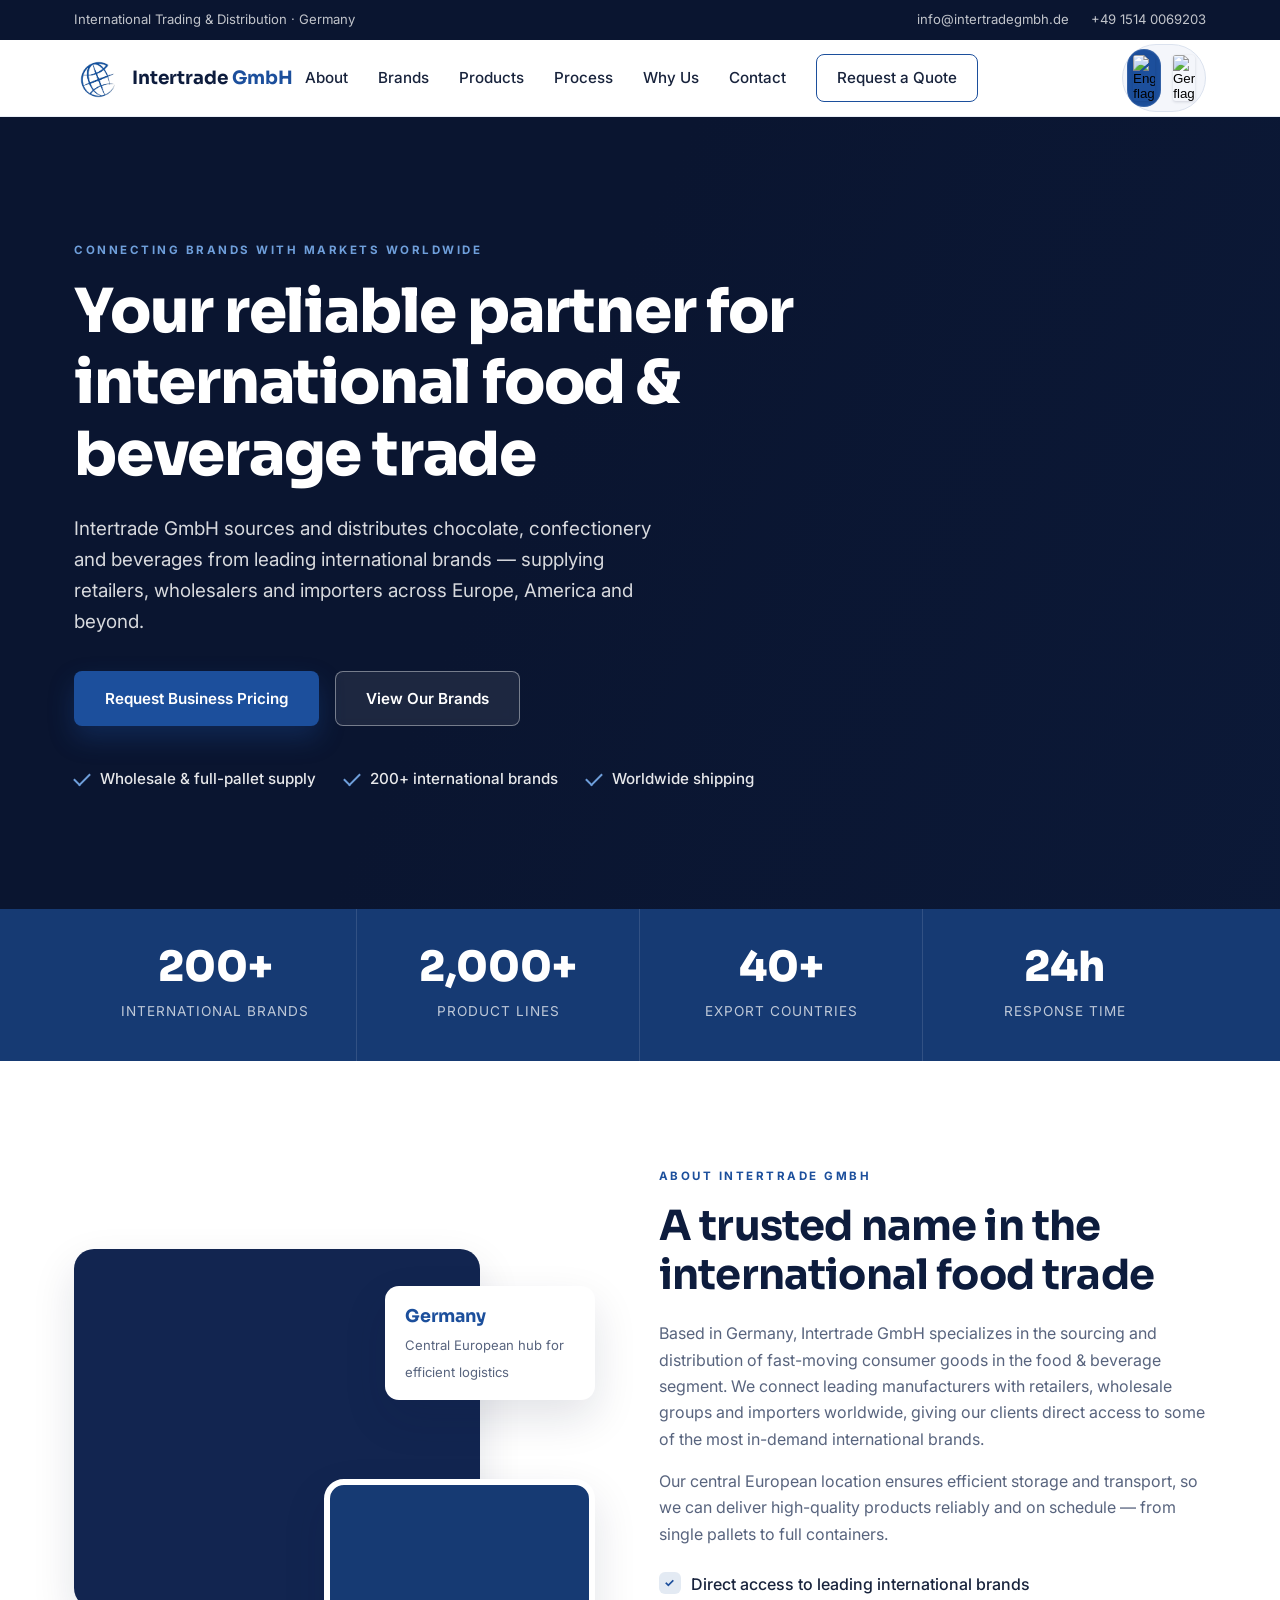
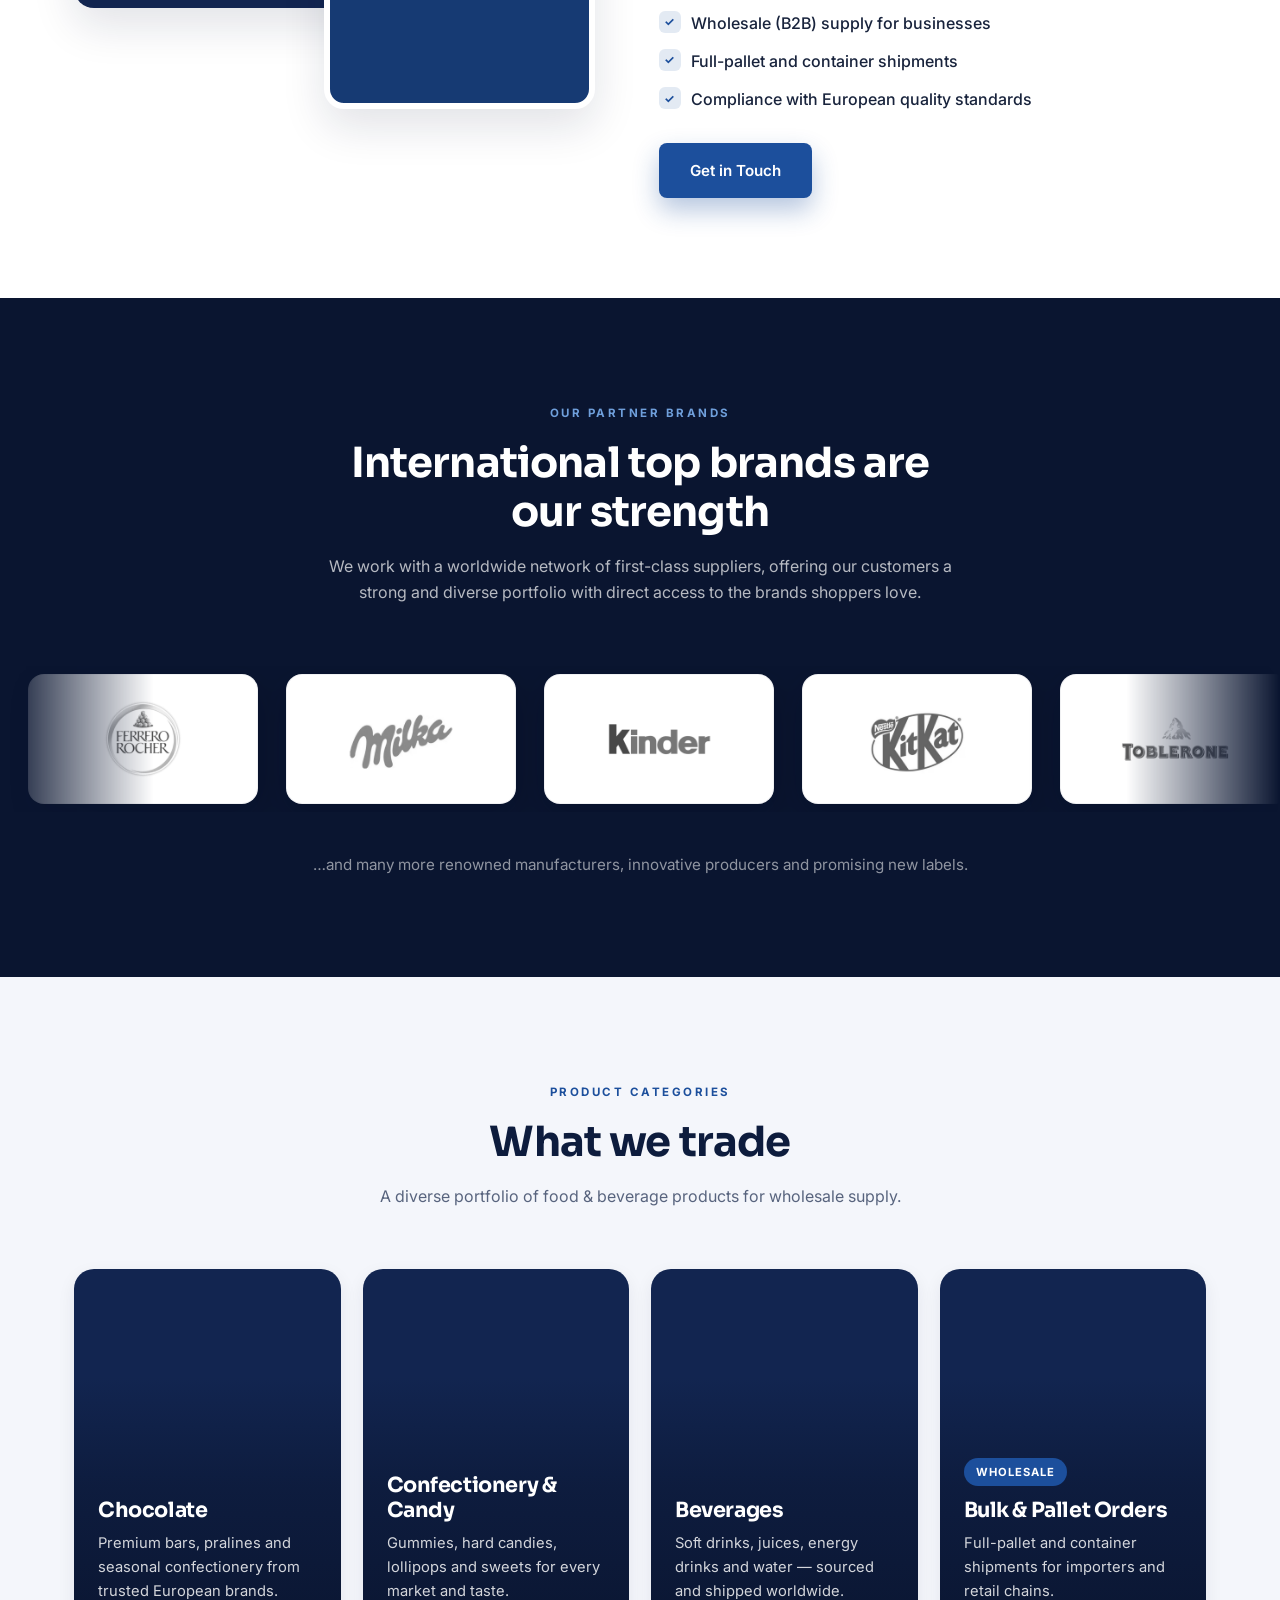
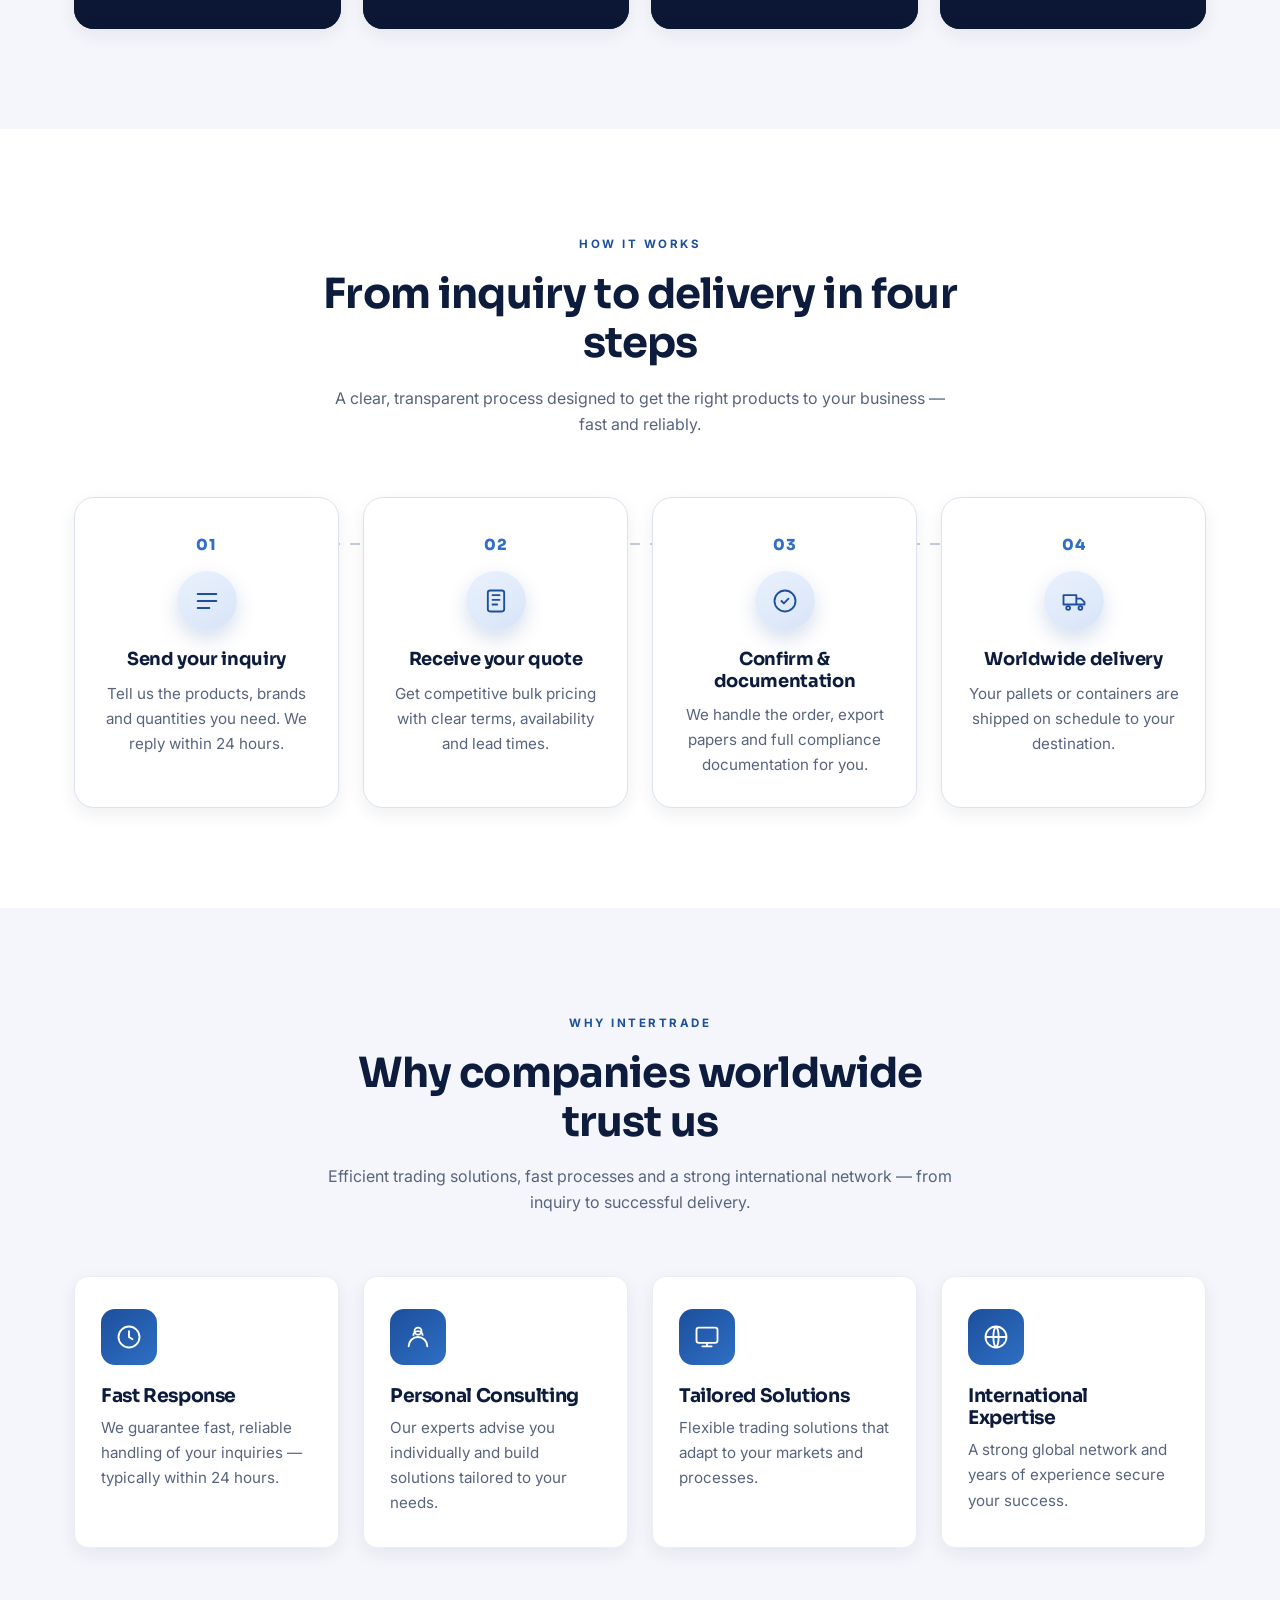
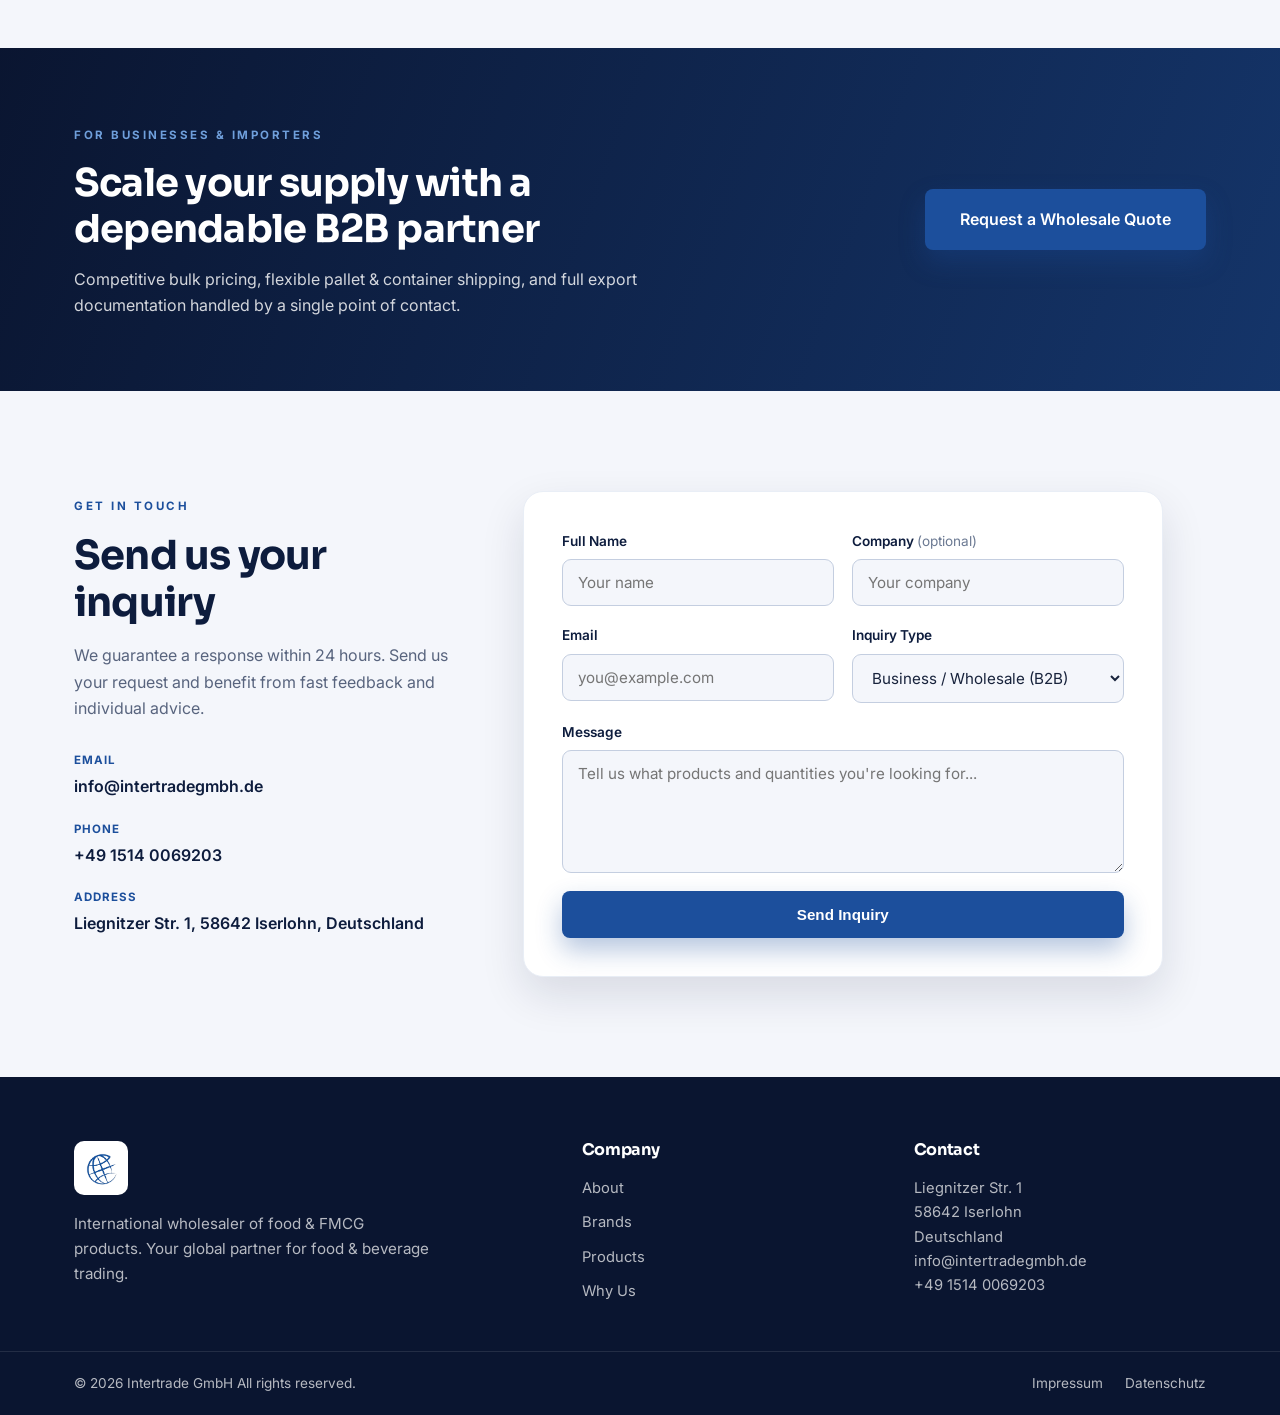
==== commit 7e03aa16: "Update website" ====
--- a/index.html
+++ b/index.html
@@ -15,7 +15,7 @@
   <!-- Top bar -->
   <div class="topbar">
     <div class="container topbar-inner">
-      <span>International Trading &amp; Distribution · Germany</span>
+      <span data-i18n="topbar">International Trading &amp; Distribution · Germany</span>
       <span class="topbar-contact">
         <a href="mailto:info@intertradegmbh.de">info@intertradegmbh.de</a>
         <a href="tel:+4915140069203">+49 1514 0069203</a>
@@ -32,14 +32,23 @@
       </a>
 
       <nav class="nav-links" id="navLinks">
-        <a href="#about">About</a>
-        <a href="#brands">Brands</a>
-        <a href="#products">Products</a>
-        <a href="#process">Process</a>
-        <a href="#why">Why Us</a>
-        <a href="#contact">Contact</a>
-        <a href="#contact" class="btn btn-nav">Request a Quote</a>
+        <a href="#about" data-i18n="nav.about">About</a>
+        <a href="#brands" data-i18n="nav.brands">Brands</a>
+        <a href="#products" data-i18n="nav.products">Products</a>
+        <a href="#process" data-i18n="nav.process">Process</a>
+        <a href="#why" data-i18n="nav.why">Why Us</a>
+        <a href="#contact" data-i18n="nav.contact">Contact</a>
+        <a href="#contact" class="btn btn-nav" data-i18n="nav.requestQuote">Request a Quote</a>
       </nav>
+
+      <div class="lang-switcher" aria-label="Language switcher">
+        <button type="button" class="lang-btn active" data-lang-switcher="en" aria-label="Switch to English">
+          <img src="https://flagcdn.com/w20/gb.png" alt="English flag" />
+        </button>
+        <button type="button" class="lang-btn" data-lang-switcher="de" aria-label="Switch to Deutsch">
+          <img src="https://flagcdn.com/w20/de.png" alt="German flag" />
+        </button>
+      </div>
 
       <button class="nav-toggle" id="navToggle" aria-label="Toggle navigation" aria-expanded="false">
         <span></span><span></span><span></span>
@@ -53,21 +62,21 @@
     <div class="hero-scrim"></div>
     <div class="container hero-inner">
       <div class="hero-content">
-        <span class="eyebrow light">Connecting brands with markets worldwide</span>
-        <h1>Your reliable partner for international food &amp; beverage trade</h1>
-        <p class="hero-sub">
+        <span class="eyebrow light" data-i18n="hero.eyebrow">Connecting brands with markets worldwide</span>
+        <h1 data-i18n="hero.title">Your reliable partner for international food &amp; beverage trade</h1>
+        <p class="hero-sub" data-i18n="hero.text">
           Intertrade GmbH sources and distributes chocolate, confectionery and beverages
           from leading international brands — supplying retailers, wholesalers and importers
           across Europe, America and beyond.
         </p>
         <div class="hero-actions">
-          <a href="#contact" class="btn btn-primary">Request Business Pricing</a>
-          <a href="#brands" class="btn btn-ghost">View Our Brands</a>
+          <a href="#contact" class="btn btn-primary" data-i18n="hero.ctaPrimary">Request Business Pricing</a>
+          <a href="#brands" class="btn btn-ghost" data-i18n="hero.ctaSecondary">View Our Brands</a>
         </div>
         <ul class="hero-points">
-          <li>Wholesale &amp; full-pallet supply</li>
-          <li>200+ international brands</li>
-          <li>Worldwide shipping</li>
+          <li data-i18n="hero.point1">Wholesale &amp; full-pallet supply</li>
+          <li data-i18n="hero.point2">200+ international brands</li>
+          <li data-i18n="hero.point3">Worldwide shipping</li>
         </ul>
       </div>
     </div>
@@ -78,19 +87,19 @@
     <div class="container stats-grid">
       <div class="stat">
         <strong data-count="200" data-suffix="+">0</strong>
-        <span>International brands</span>
+        <span data-i18n="stats.brands">International brands</span>
       </div>
       <div class="stat">
         <strong data-count="2000" data-suffix="+">0</strong>
-        <span>Product lines</span>
+        <span data-i18n="stats.products">Product lines</span>
       </div>
       <div class="stat">
         <strong data-count="40" data-suffix="+">0</strong>
-        <span>Export countries</span>
+        <span data-i18n="stats.countries">Export countries</span>
       </div>
       <div class="stat">
         <strong data-count="24" data-suffix="h">0</strong>
-        <span>Response time</span>
+        <span data-i18n="stats.response">Response time</span>
       </div>
     </div>
   </section>
@@ -102,31 +111,31 @@
         <div class="about-img about-img-main"></div>
         <div class="about-img about-img-sub"></div>
         <div class="about-badge">
-          <strong>Germany</strong>
-          <span>Central European hub for efficient logistics</span>
+          <strong data-i18n="about.badgeTitle">Germany</strong>
+          <span data-i18n="about.badgeText">Central European hub for efficient logistics</span>
         </div>
       </div>
       <div class="about-text">
-        <span class="eyebrow">About Intertrade GmbH</span>
-        <h2>A trusted name in the international food trade</h2>
-        <p>
+        <span class="eyebrow" data-i18n="about.eyebrow">About Intertrade GmbH</span>
+        <h2 data-i18n="about.title">A trusted name in the international food trade</h2>
+        <p data-i18n="about.p1">
           Based in Germany, Intertrade GmbH specializes in the sourcing and distribution
           of fast-moving consumer goods in the food &amp; beverage segment. We connect
           leading manufacturers with retailers, wholesale groups and importers worldwide,
           giving our clients direct access to some of the most in-demand international brands.
         </p>
-        <p>
+        <p data-i18n="about.p2">
           Our central European location ensures efficient storage and transport, so we can
           deliver high-quality products reliably and on schedule — from single pallets
           to full containers.
         </p>
         <ul class="checklist">
-          <li>Direct access to leading international brands</li>
-          <li>Wholesale (B2B) supply for businesses</li>
-          <li>Full-pallet and container shipments</li>
-          <li>Compliance with European quality standards</li>
+          <li data-i18n="about.bullet1">Direct access to leading international brands</li>
+          <li data-i18n="about.bullet2">Wholesale (B2B) supply for businesses</li>
+          <li data-i18n="about.bullet3">Full-pallet and container shipments</li>
+          <li data-i18n="about.bullet4">Compliance with European quality standards</li>
         </ul>
-        <a href="#contact" class="btn btn-primary">Get in Touch</a>
+        <a href="#contact" class="btn btn-primary" data-i18n="about.cta">Get in Touch</a>
       </div>
     </div>
   </section>
@@ -135,9 +144,9 @@
   <section class="section section-dark" id="brands">
     <div class="container">
       <div class="section-head light">
-        <span class="eyebrow light">Our Partner Brands</span>
-        <h2>International top brands are our strength</h2>
-        <p>
+        <span class="eyebrow light" data-i18n="brands.eyebrow">Our Partner Brands</span>
+        <h2 data-i18n="brands.title">International top brands are our strength</h2>
+        <p data-i18n="brands.text">
           We work with a worldwide network of first-class suppliers, offering our customers
           a strong and diverse portfolio with direct access to the brands shoppers love.
         </p>
@@ -152,7 +161,7 @@
       </div>
     </div>
     <div class="container">
-      <p class="brands-note">…and many more renowned manufacturers, innovative producers and promising new labels.</p>
+      <p class="brands-note" data-i18n="brands.note">…and many more renowned manufacturers, innovative producers and promising new labels.</p>
     </div>
   </section>
 
@@ -160,38 +169,38 @@
   <section class="section section-alt" id="products">
     <div class="container">
       <div class="section-head">
-        <span class="eyebrow">Product Categories</span>
-        <h2>What we trade</h2>
-        <p>A diverse portfolio of food &amp; beverage products for wholesale supply.</p>
+        <span class="eyebrow" data-i18n="products.eyebrow">Product Categories</span>
+        <h2 data-i18n="products.title">What we trade</h2>
+        <p data-i18n="products.text">A diverse portfolio of food &amp; beverage products for wholesale supply.</p>
       </div>
       <div class="cat-grid">
         <article class="cat-card" style="--img: url('https://images.unsplash.com/photo-1606312619070-d48b4c652a52?auto=format&amp;fit=crop&amp;w=900&amp;q=80')">
           <div class="cat-overlay"></div>
           <div class="cat-body">
-            <h3>Chocolate</h3>
-            <p>Premium bars, pralines and seasonal confectionery from trusted European brands.</p>
+            <h3 data-i18n="products.card1Title">Chocolate</h3>
+            <p data-i18n="products.card1Text">Premium bars, pralines and seasonal confectionery from trusted European brands.</p>
           </div>
         </article>
         <article class="cat-card" style="--img: url('https://images.unsplash.com/photo-1582058091505-f87a2e55a40f?auto=format&amp;fit=crop&amp;w=900&amp;q=80')">
           <div class="cat-overlay"></div>
           <div class="cat-body">
-            <h3>Confectionery &amp; Candy</h3>
-            <p>Gummies, hard candies, lollipops and sweets for every market and taste.</p>
+            <h3 data-i18n="products.card2Title">Confectionery &amp; Candy</h3>
+            <p data-i18n="products.card2Text">Gummies, hard candies, lollipops and sweets for every market and taste.</p>
           </div>
         </article>
         <article class="cat-card" style="--img: url('https://images.unsplash.com/photo-1581636625402-29b2a704ef13?auto=format&amp;fit=crop&amp;w=900&amp;q=80')">
           <div class="cat-overlay"></div>
           <div class="cat-body">
-            <h3>Beverages</h3>
-            <p>Soft drinks, juices, energy drinks and water — sourced and shipped worldwide.</p>
+            <h3 data-i18n="products.card3Title">Beverages</h3>
+            <p data-i18n="products.card3Text">Soft drinks, juices, energy drinks and water — sourced and shipped worldwide.</p>
           </div>
         </article>
         <article class="cat-card" style="--img: url('https://images.unsplash.com/photo-1601598851547-4302969d0614?auto=format&amp;fit=crop&amp;w=900&amp;q=80')">
           <div class="cat-overlay"></div>
           <div class="cat-body">
-            <span class="cat-tag">Wholesale</span>
-            <h3>Bulk &amp; Pallet Orders</h3>
-            <p>Full-pallet and container shipments for importers and retail chains.</p>
+            <span class="cat-tag" data-i18n="products.card4Tag">Wholesale</span>
+            <h3 data-i18n="products.card4Title">Bulk &amp; Pallet Orders</h3>
+            <p data-i18n="products.card4Text">Full-pallet and container shipments for importers and retail chains.</p>
           </div>
         </article>
       </div>
@@ -202,9 +211,9 @@
   <section class="section process" id="process">
     <div class="container">
       <div class="section-head">
-        <span class="eyebrow">How it works</span>
-        <h2>From inquiry to delivery in four steps</h2>
-        <p>A clear, transparent process designed to get the right products to your business — fast and reliably.</p>
+        <span class="eyebrow" data-i18n="process.eyebrow">How it works</span>
+        <h2 data-i18n="process.title">From inquiry to delivery in four steps</h2>
+        <p data-i18n="process.text">A clear, transparent process designed to get the right products to your business — fast and reliably.</p>
       </div>
       <div class="process-grid">
         <article class="step-card">
@@ -212,32 +221,32 @@
           <span class="step-icon" aria-hidden="true">
             <svg viewBox="0 0 24 24" fill="none" stroke="currentColor" stroke-width="1.6"><path d="M4 6h16M4 12h16M4 18h10" stroke-linecap="round"/></svg>
           </span>
-          <h3>Send your inquiry</h3>
-          <p>Tell us the products, brands and quantities you need. We reply within 24 hours.</p>
+          <h3 data-i18n="process.step1Title">Send your inquiry</h3>
+          <p data-i18n="process.step1Text">Tell us the products, brands and quantities you need. We reply within 24 hours.</p>
         </article>
         <article class="step-card">
           <span class="step-num">02</span>
           <span class="step-icon" aria-hidden="true">
             <svg viewBox="0 0 24 24" fill="none" stroke="currentColor" stroke-width="1.6"><path d="M9 7h6M9 11h6M9 15h4" stroke-linecap="round"/><rect x="5" y="3" width="14" height="18" rx="2"/></svg>
           </span>
-          <h3>Receive your quote</h3>
-          <p>Get competitive bulk pricing with clear terms, availability and lead times.</p>
+          <h3 data-i18n="process.step2Title">Receive your quote</h3>
+          <p data-i18n="process.step2Text">Get competitive bulk pricing with clear terms, availability and lead times.</p>
         </article>
         <article class="step-card">
           <span class="step-num">03</span>
           <span class="step-icon" aria-hidden="true">
             <svg viewBox="0 0 24 24" fill="none" stroke="currentColor" stroke-width="1.6"><path d="M9 12l2 2 4-4" stroke-linecap="round" stroke-linejoin="round"/><circle cx="12" cy="12" r="9"/></svg>
           </span>
-          <h3>Confirm &amp; documentation</h3>
-          <p>We handle the order, export papers and full compliance documentation for you.</p>
+          <h3 data-i18n="process.step3Title">Confirm &amp; documentation</h3>
+          <p data-i18n="process.step3Text">We handle the order, export papers and full compliance documentation for you.</p>
         </article>
         <article class="step-card">
           <span class="step-num">04</span>
           <span class="step-icon" aria-hidden="true">
             <svg viewBox="0 0 24 24" fill="none" stroke="currentColor" stroke-width="1.6"><path d="M3 7h11v8H3zM14 10h4l3 3v2h-7z" stroke-linejoin="round"/><circle cx="7" cy="18" r="1.6"/><circle cx="17.5" cy="18" r="1.6"/></svg>
           </span>
-          <h3>Worldwide delivery</h3>
-          <p>Your pallets or containers are shipped on schedule to your destination.</p>
+          <h3 data-i18n="process.step4Title">Worldwide delivery</h3>
+          <p data-i18n="process.step4Text">Your pallets or containers are shipped on schedule to your destination.</p>
         </article>
       </div>
     </div>
@@ -247,38 +256,38 @@
   <section class="section section-alt" id="why">
     <div class="container">
       <div class="section-head">
-        <span class="eyebrow">Why Intertrade</span>
-        <h2>Why companies worldwide trust us</h2>
-        <p>Efficient trading solutions, fast processes and a strong international network — from inquiry to successful delivery.</p>
+        <span class="eyebrow" data-i18n="why.eyebrow">Why Intertrade</span>
+        <h2 data-i18n="why.title">Why companies worldwide trust us</h2>
+        <p data-i18n="why.text">Efficient trading solutions, fast processes and a strong international network — from inquiry to successful delivery.</p>
       </div>
       <div class="why-grid">
         <article class="why-card">
           <span class="why-icon" aria-hidden="true">
             <svg viewBox="0 0 24 24" fill="none" stroke="currentColor" stroke-width="1.6"><circle cx="12" cy="12" r="9"/><path d="M12 7v5l3 2" stroke-linecap="round"/></svg>
           </span>
-          <h3>Fast Response</h3>
-          <p>We guarantee fast, reliable handling of your inquiries — typically within 24 hours.</p>
+          <h3 data-i18n="why.card1Title">Fast Response</h3>
+          <p data-i18n="why.card1Text">We guarantee fast, reliable handling of your inquiries — typically within 24 hours.</p>
         </article>
         <article class="why-card">
           <span class="why-icon" aria-hidden="true">
             <svg viewBox="0 0 24 24" fill="none" stroke="currentColor" stroke-width="1.6"><path d="M16 11a4 4 0 1 0-8 0" /><circle cx="12" cy="7" r="3"/><path d="M4 20a8 8 0 0 1 16 0" stroke-linecap="round"/></svg>
           </span>
-          <h3>Personal Consulting</h3>
-          <p>Our experts advise you individually and build solutions tailored to your needs.</p>
+          <h3 data-i18n="why.card2Title">Personal Consulting</h3>
+          <p data-i18n="why.card2Text">Our experts advise you individually and build solutions tailored to your needs.</p>
         </article>
         <article class="why-card">
           <span class="why-icon" aria-hidden="true">
             <svg viewBox="0 0 24 24" fill="none" stroke="currentColor" stroke-width="1.6"><rect x="3" y="4" width="18" height="13" rx="2"/><path d="M8 20h8M12 17v3" stroke-linecap="round"/></svg>
           </span>
-          <h3>Tailored Solutions</h3>
-          <p>Flexible trading solutions that adapt to your markets and processes.</p>
+          <h3 data-i18n="why.card3Title">Tailored Solutions</h3>
+          <p data-i18n="why.card3Text">Flexible trading solutions that adapt to your markets and processes.</p>
         </article>
         <article class="why-card">
           <span class="why-icon" aria-hidden="true">
             <svg viewBox="0 0 24 24" fill="none" stroke="currentColor" stroke-width="1.6"><circle cx="12" cy="12" r="9"/><path d="M3 12h18M12 3c3 3 3 15 0 18M12 3c-3 3-3 15 0 18"/></svg>
           </span>
-          <h3>International Expertise</h3>
-          <p>A strong global network and years of experience secure your success.</p>
+          <h3 data-i18n="why.card4Title">International Expertise</h3>
+          <p data-i18n="why.card4Text">A strong global network and years of experience secure your success.</p>
         </article>
       </div>
     </div>
@@ -290,11 +299,11 @@
     <div class="cta-scrim"></div>
     <div class="container cta-inner">
       <div class="cta-text">
-        <span class="eyebrow light">For Businesses &amp; Importers</span>
-        <h2>Scale your supply with a dependable B2B partner</h2>
-        <p>Competitive bulk pricing, flexible pallet &amp; container shipping, and full export documentation handled by a single point of contact.</p>
-      </div>
-      <a href="#contact" class="btn btn-primary btn-lg">Request a Wholesale Quote</a>
+        <span class="eyebrow light" data-i18n="cta.eyebrow">For Businesses &amp; Importers</span>
+        <h2 data-i18n="cta.title">Scale your supply with a dependable B2B partner</h2>
+        <p data-i18n="cta.text">Competitive bulk pricing, flexible pallet &amp; container shipping, and full export documentation handled by a single point of contact.</p>
+      </div>
+      <a href="#contact" class="btn btn-primary btn-lg" data-i18n="cta.button">Request a Wholesale Quote</a>
     </div>
   </section>
 
@@ -302,21 +311,21 @@
   <section class="section section-alt" id="contact">
     <div class="container contact-grid">
       <div class="contact-info">
-        <span class="eyebrow">Get in Touch</span>
-        <h2>Send us your inquiry</h2>
-        <p>We guarantee a response within 24 hours. Send us your request and benefit from fast feedback and individual advice.</p>
+        <span class="eyebrow" data-i18n="contact.eyebrow">Get in Touch</span>
+        <h2 data-i18n="contact.title">Send us your inquiry</h2>
+        <p data-i18n="contact.text">We guarantee a response within 24 hours. Send us your request and benefit from fast feedback and individual advice.</p>
         <ul class="contact-list">
           <li>
-            <span class="ci-label">Email</span>
+            <span class="ci-label" data-i18n="contact.emailLabel">Email</span>
             <a href="mailto:info@intertradegmbh.de">info@intertradegmbh.de</a>
           </li>
           <li>
-            <span class="ci-label">Phone</span>
+            <span class="ci-label" data-i18n="contact.phoneLabel">Phone</span>
             <a href="tel:+4915140069203">+49 1514 0069203</a>
           </li>
           <li>
-            <span class="ci-label">Address</span>
-            Liegnitzer Str. 1, 58642 Iserlohn, Deutschland
+            <span class="ci-label" data-i18n="contact.addressLabel">Address</span>
+            <span data-i18n="contact.address">Liegnitzer Str. 1, 58642 Iserlohn, Deutschland</span>
           </li>
         </ul>
       </div>
@@ -329,32 +338,32 @@
         <input type="checkbox" name="botcheck" class="hidden" style="display:none" tabindex="-1" autocomplete="off" />
         <div class="form-row">
           <div class="form-group">
-            <label for="name">Full Name</label>
-            <input type="text" id="name" name="name" placeholder="Your name" required />
+            <label for="name" data-i18n="form.name">Full Name</label>
+            <input type="text" id="name" name="name" data-i18n-placeholder="form.namePlaceholder" placeholder="Your name" required />
           </div>
           <div class="form-group">
-            <label for="company">Company <span class="optional">(optional)</span></label>
-            <input type="text" id="company" name="company" placeholder="Your company" />
+            <label for="company"><span data-i18n="form.company">Company</span> <span class="optional" data-i18n="form.optional">(optional)</span></label>
+            <input type="text" id="company" name="company" data-i18n-placeholder="form.companyPlaceholder" placeholder="Your company" />
           </div>
         </div>
         <div class="form-row">
           <div class="form-group">
-            <label for="email">Email</label>
-            <input type="email" id="email" name="email" placeholder="you@example.com" required />
+            <label for="email" data-i18n="form.email">Email</label>
+            <input type="email" id="email" name="email" data-i18n-placeholder="form.emailPlaceholder" placeholder="you@example.com" required />
           </div>
           <div class="form-group">
-            <label for="type">Inquiry Type</label>
+            <label for="type" data-i18n="form.type">Inquiry Type</label>
             <select id="type" name="type">
-              <option value="b2b">Business / Wholesale (B2B)</option>
-              <option value="pallet">Bulk / Pallet Order</option>
+              <option value="b2b" data-i18n="form.optionB2B">Business / Wholesale (B2B)</option>
+              <option value="pallet" data-i18n="form.optionPallet">Bulk / Pallet Order</option>
             </select>
           </div>
         </div>
         <div class="form-group">
-          <label for="message">Message</label>
-          <textarea id="message" name="message" rows="5" placeholder="Tell us what products and quantities you're looking for..." required></textarea>
+          <label for="message" data-i18n="form.message">Message</label>
+          <textarea id="message" name="message" rows="5" data-i18n-placeholder="form.messagePlaceholder" placeholder="Tell us what products and quantities you're looking for..." required></textarea>
         </div>
-        <button type="submit" class="btn btn-primary btn-block">Send Inquiry</button>
+        <button type="submit" class="btn btn-primary btn-block" data-i18n="form.submit">Send Inquiry</button>
         <p class="form-note" id="formNote" hidden></p>
       </form>
     </div>
@@ -365,30 +374,30 @@
     <div class="container footer-inner">
       <div class="footer-brand">
         <img src="assets/logo-icon.png" alt="Intertrade GmbH logo" class="footer-logo" onerror="this.onerror=null;this.src='assets/logo.png'" />
-        <p>International wholesaler of food &amp; FMCG products. Your global partner for food &amp; beverage trading.</p>
+        <p data-i18n="footer.brandText">International wholesaler of food &amp; FMCG products. Your global partner for food &amp; beverage trading.</p>
       </div>
       <div class="footer-col">
-        <h4>Company</h4>
+        <h4 data-i18n="footer.companyTitle">Company</h4>
         <nav>
-          <a href="#about">About</a>
-          <a href="#brands">Brands</a>
-          <a href="#products">Products</a>
-          <a href="#why">Why Us</a>
+          <a href="#about" data-i18n="nav.about">About</a>
+          <a href="#brands" data-i18n="nav.brands">Brands</a>
+          <a href="#products" data-i18n="nav.products">Products</a>
+          <a href="#why" data-i18n="nav.why">Why Us</a>
         </nav>
       </div>
       <div class="footer-col">
-        <h4>Contact</h4>
-        <p>Liegnitzer Str. 1<br />58642 Iserlohn<br />Deutschland</p>
+        <h4 data-i18n="footer.contactTitle">Contact</h4>
+        <p data-i18n="footer.addressLine1">Liegnitzer Str. 1<br />58642 Iserlohn<br />Deutschland</p>
         <p><a href="mailto:info@intertradegmbh.de">info@intertradegmbh.de</a></p>
         <p><a href="tel:+4915140069203">+49 1514 0069203</a></p>
       </div>
     </div>
     <div class="footer-bottom">
       <div class="container footer-bottom-inner">
-        <p>&copy; <span id="year"></span> Intertrade GmbH. All rights reserved.</p>
+        <p>&copy; <span id="year"></span> Intertrade GmbH <span data-i18n="footer.rights">All rights reserved.</span></p>
         <nav class="legal-links">
-          <a href="impressum.html">Impressum</a>
-          <a href="datenschutz.html">Datenschutz</a>
+          <a href="impressum.html" data-i18n="footer.impressum">Impressum</a>
+          <a href="datenschutz.html" data-i18n="footer.datenschutz">Datenschutz</a>
         </nav>
       </div>
     </div>
--- a/styles.css
+++ b/styles.css
@@ -161,6 +161,7 @@
   align-items: center;
   justify-content: space-between;
   height: 76px;
+  gap: 12px;
 }
 .brand { display: flex; align-items: center; gap: 12px; }
 .brand-logo { height: 46px; width: auto; }
@@ -175,6 +176,44 @@
 .nav-links { display: flex; align-items: center; gap: 30px; }
 .nav-links a { font-weight: 500; font-size: 0.95rem; color: var(--text); transition: color 0.2s var(--ease); }
 .nav-links a:not(.btn):hover { color: var(--blue-500); }
+
+.lang-switcher {
+  display: flex;
+  align-items: center;
+  gap: 6px;
+  background: var(--off-white);
+  border: 1px solid var(--gray-200);
+  border-radius: 999px;
+  padding: 4px;
+  margin-left: auto;
+}
+.lang-btn {
+  appearance: none;
+  border: 0;
+  background: transparent;
+  padding: 6px;
+  border-radius: 999px;
+  cursor: pointer;
+  display: inline-flex;
+  align-items: center;
+  justify-content: center;
+  transition: background 0.2s var(--ease), transform 0.2s var(--ease);
+}
+.lang-btn img {
+  width: 22px;
+  height: auto;
+  display: block;
+  border-radius: 3px;
+  box-shadow: 0 1px 3px rgba(10, 21, 48, 0.15);
+}
+.lang-btn:hover {
+  background: var(--off-white);
+  transform: translateY(-1px);
+}
+.lang-btn.active {
+  background: var(--blue-500);
+  box-shadow: inset 0 0 0 1px rgba(255, 255, 255, 0.1);
+}
 
 .nav-toggle {
   display: none;
@@ -795,7 +834,12 @@
 
 @media (max-width: 760px) {
   .topbar { display: none; }
+  .nav-inner { gap: 8px; }
   .nav-toggle { display: flex; }
+  .lang-switcher {
+    margin-left: 0;
+    margin-right: 6px;
+  }
   .nav-links {
     position: fixed;
     top: 76px;
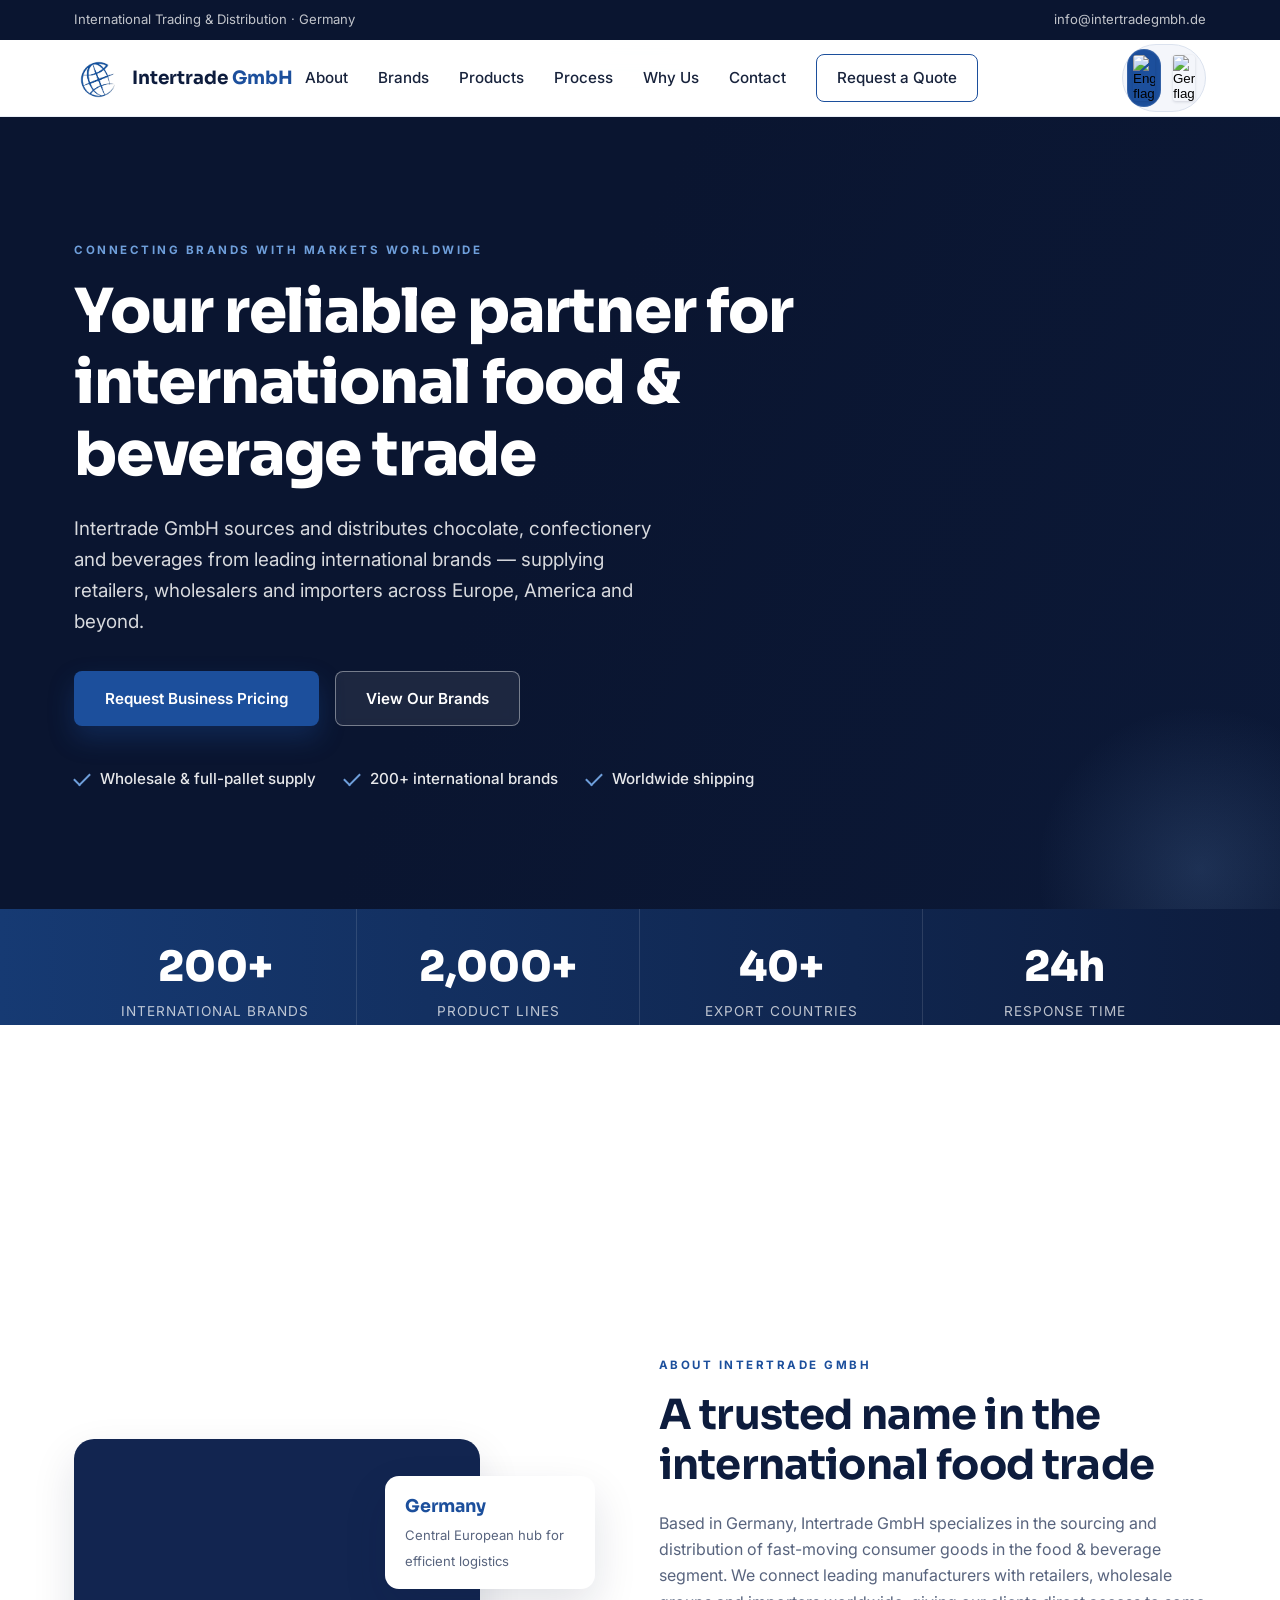
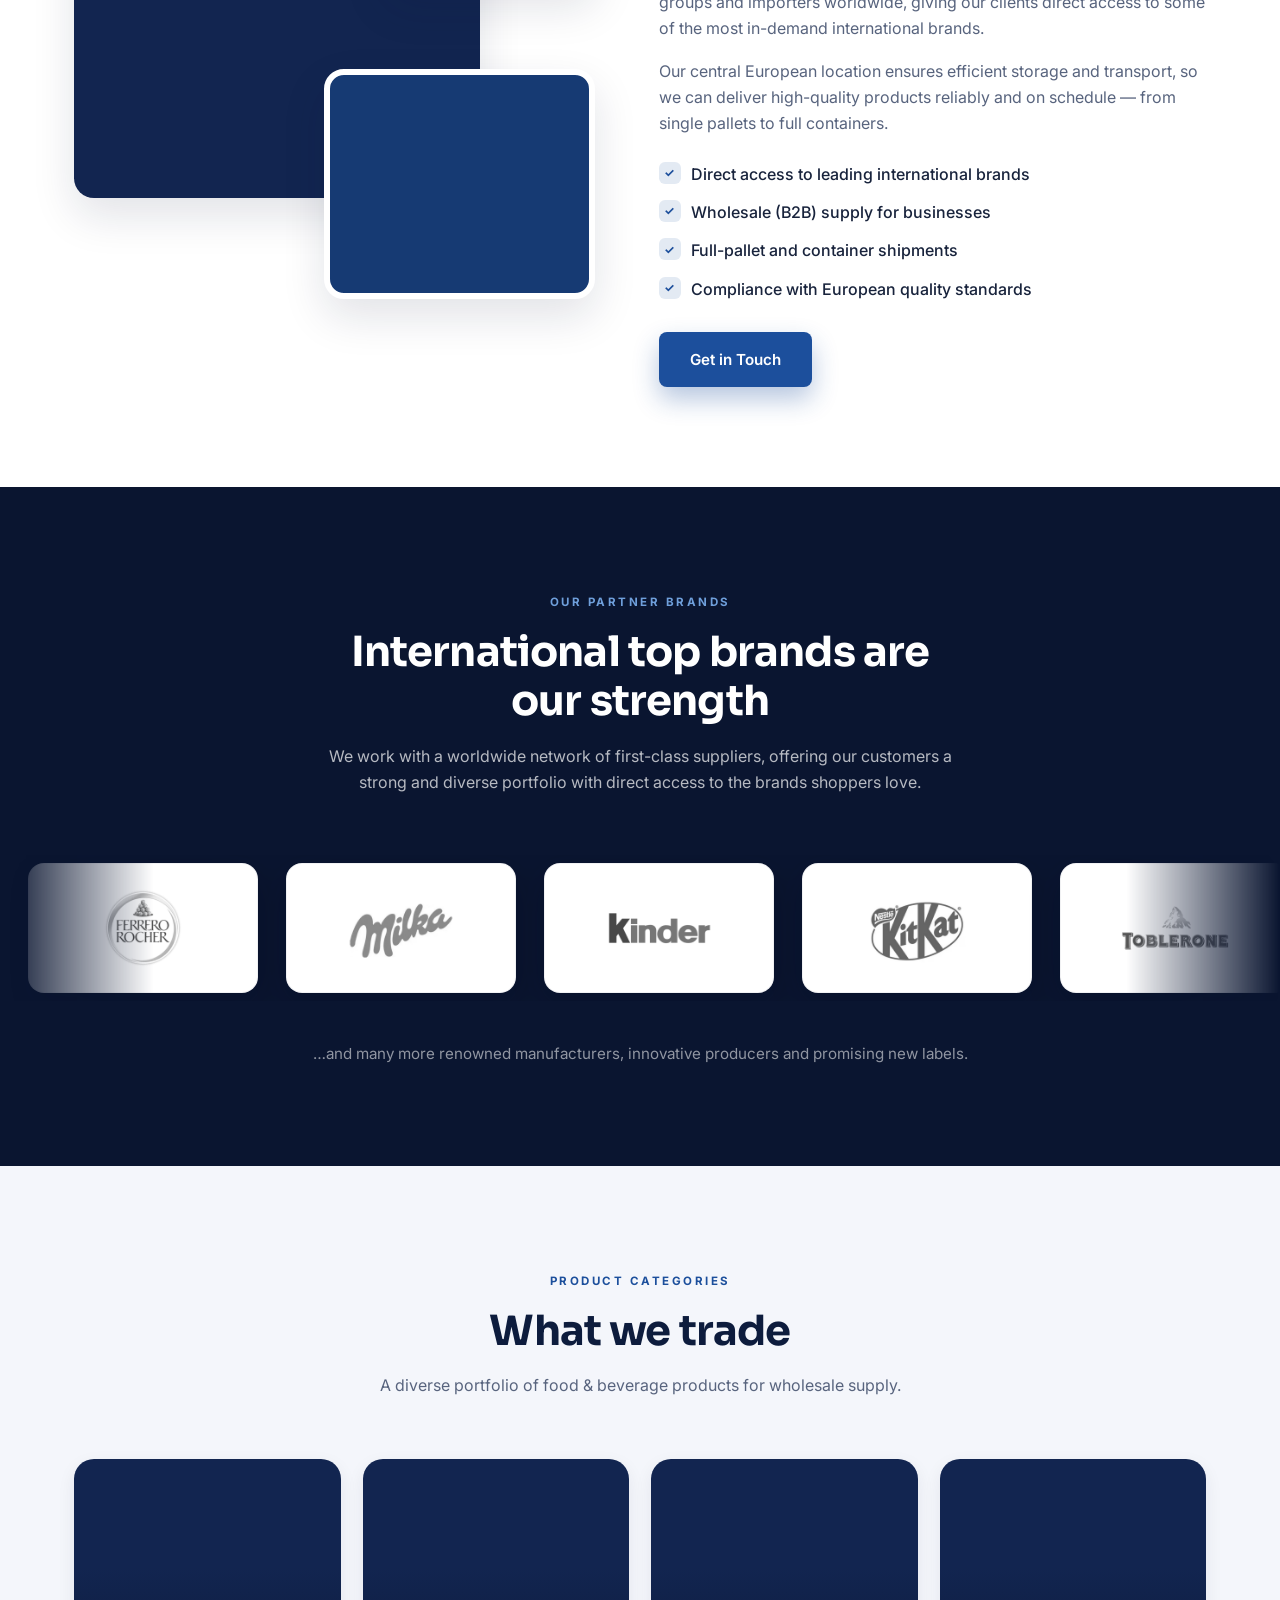
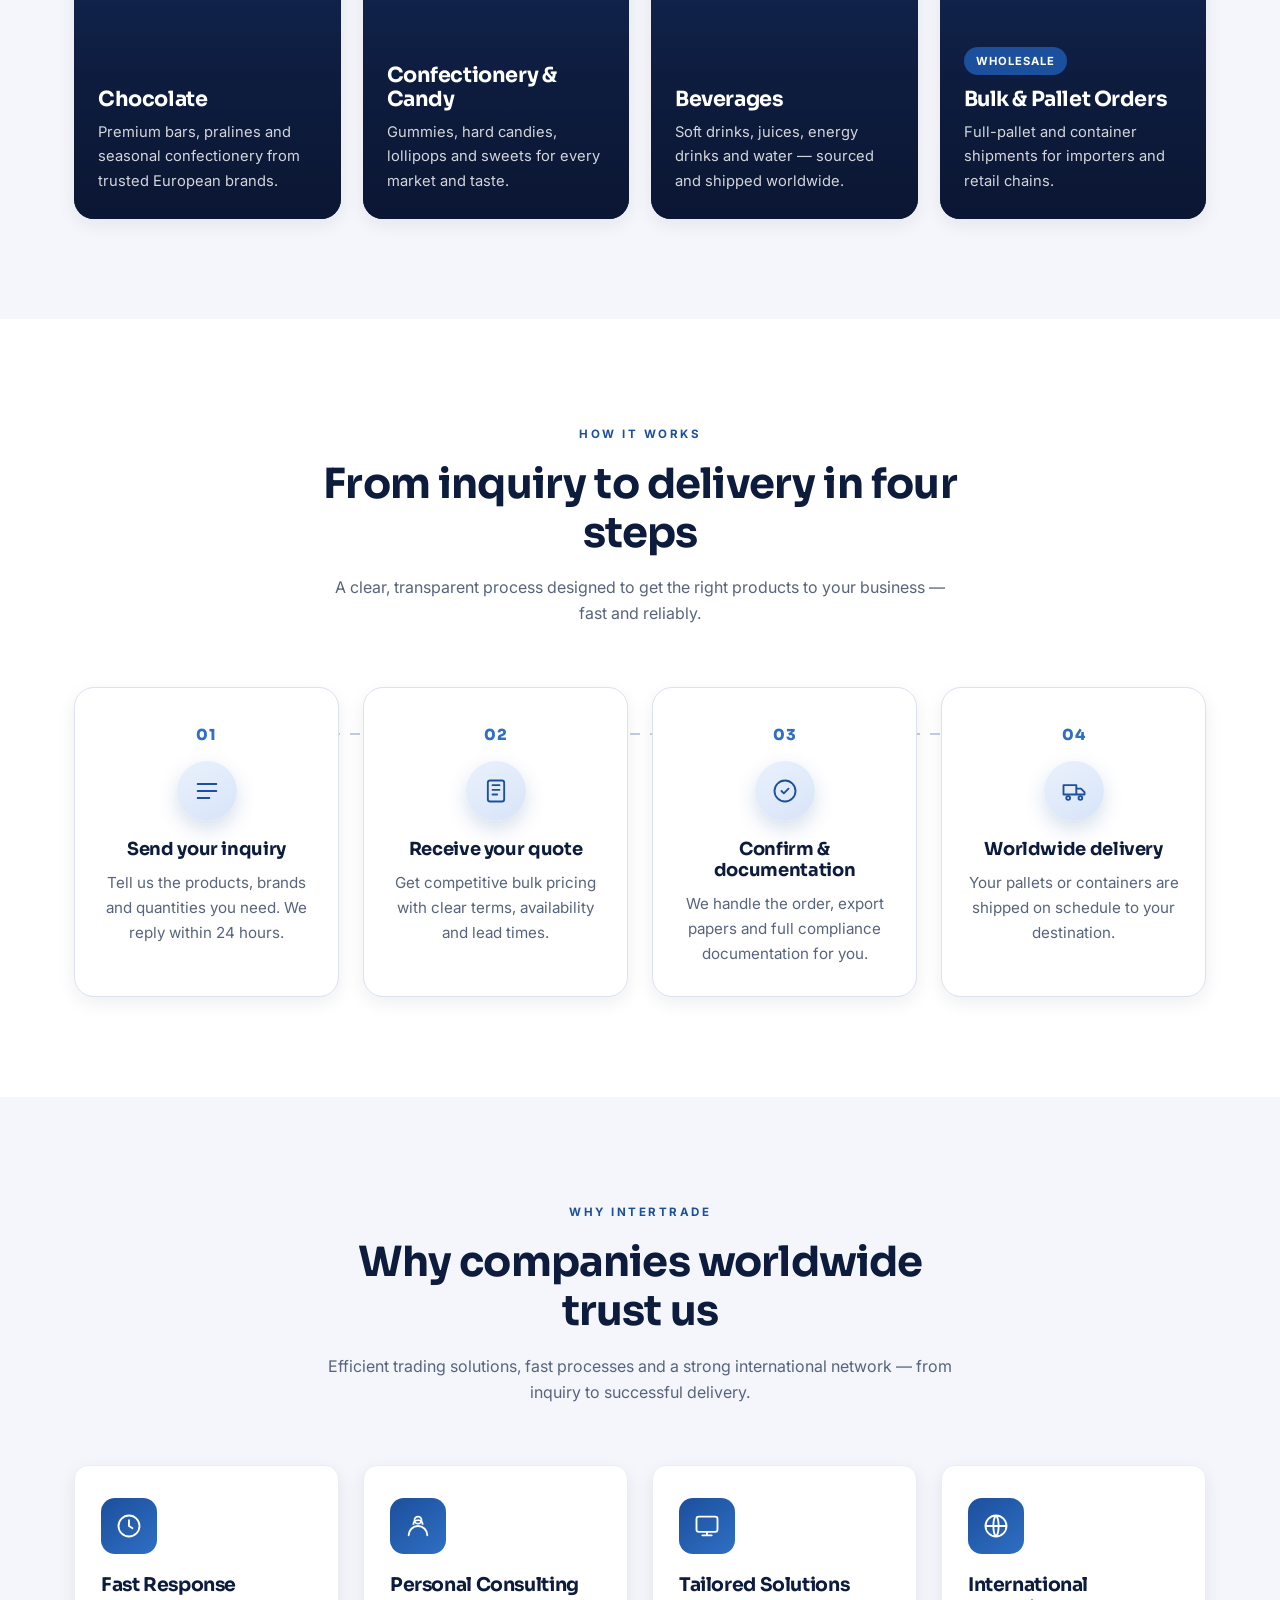
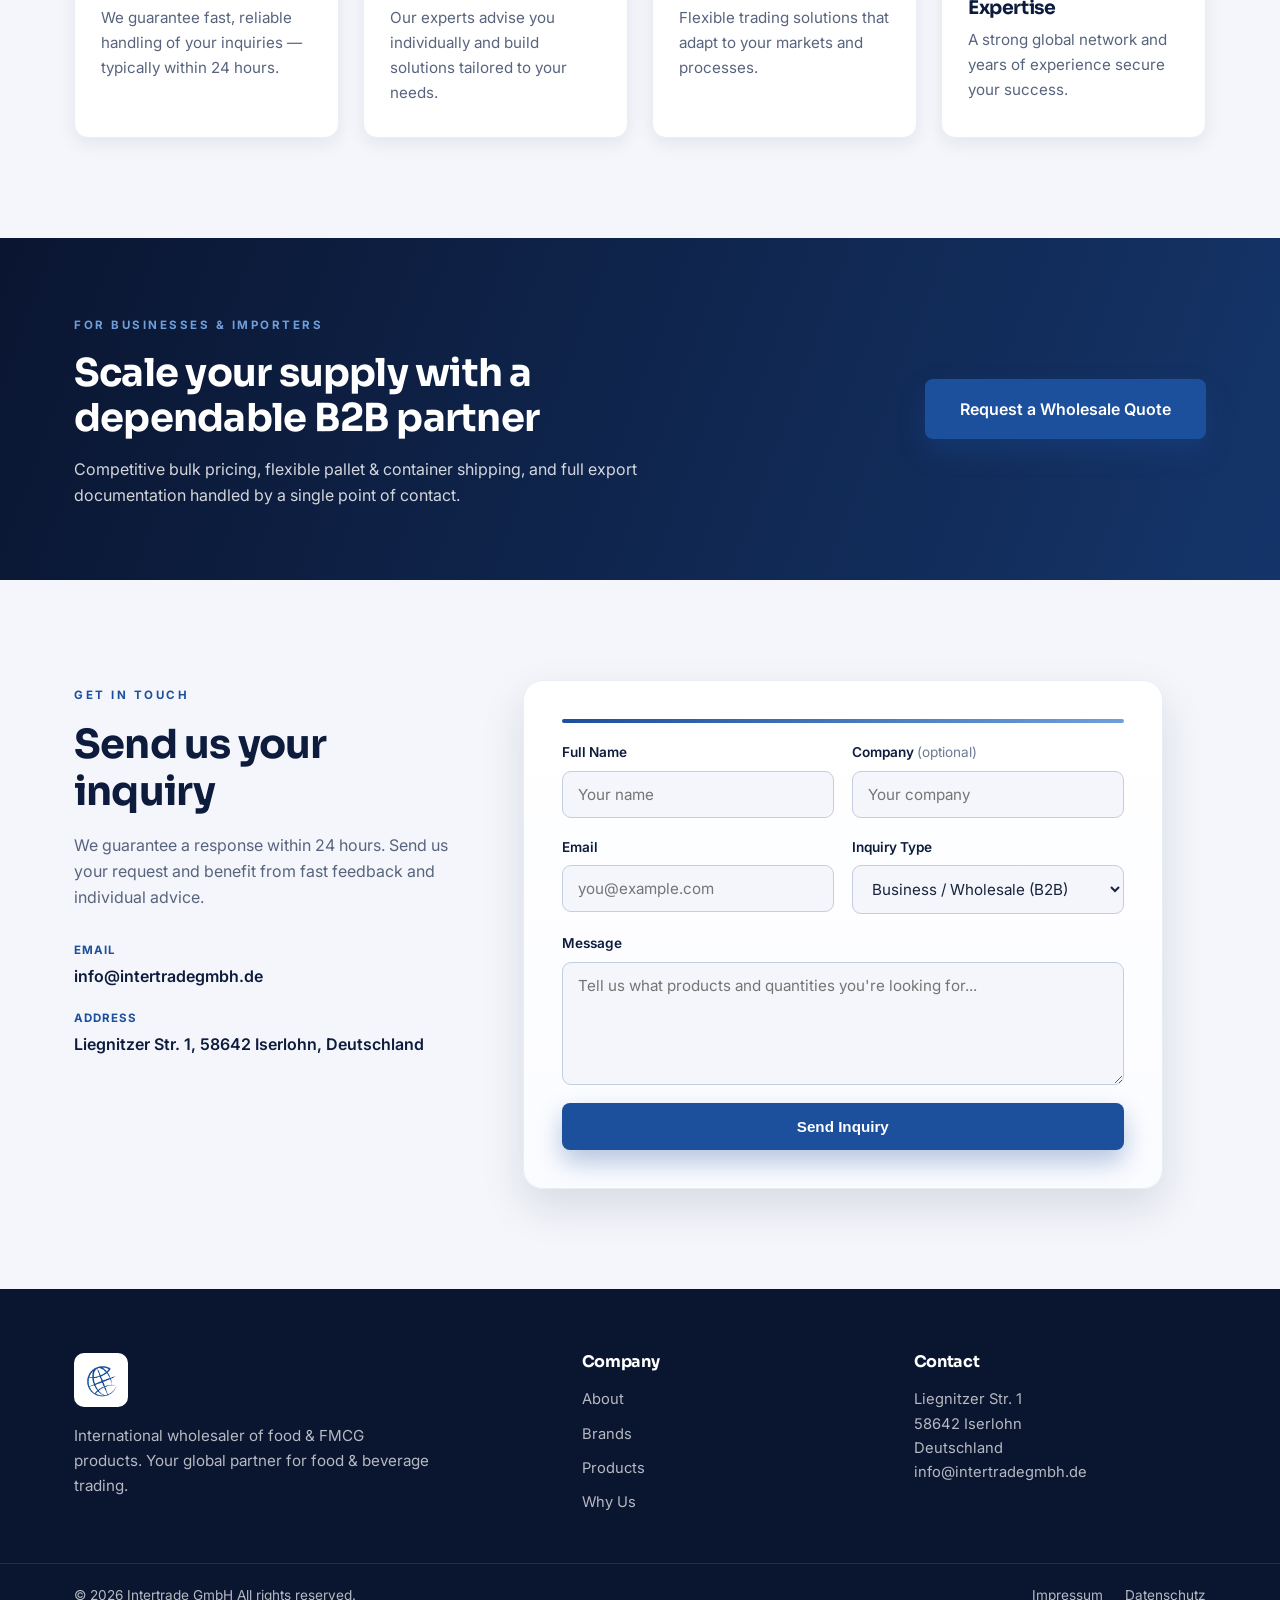
==== commit 7bb9e593: "Describe your changes" ====
--- a/index.html
+++ b/index.html
@@ -18,7 +18,6 @@
       <span data-i18n="topbar">International Trading &amp; Distribution · Germany</span>
       <span class="topbar-contact">
         <a href="mailto:info@intertradegmbh.de">info@intertradegmbh.de</a>
-        <a href="tel:+4915140069203">+49 1514 0069203</a>
       </span>
     </div>
   </div>
@@ -104,6 +103,27 @@
     </div>
   </section>
 
+  <!-- Trust strip -->
+  <section class="trust-strip">
+    <div class="container trust-grid">
+      <article class="trust-card reveal delay-1">
+        <span class="trust-icon">⚡</span>
+        <h3>Fast quotations</h3>
+        <p>Prompt replies for wholesale and bulk requests.</p>
+      </article>
+      <article class="trust-card reveal delay-2">
+        <span class="trust-icon">📦</span>
+        <h3>Reliable logistics</h3>
+        <p>Efficient shipping solutions for pallets and containers.</p>
+      </article>
+      <article class="trust-card reveal delay-3">
+        <span class="trust-icon">🌍</span>
+        <h3>Global reach</h3>
+        <p>Serving distributors, retailers, and importers worldwide.</p>
+      </article>
+    </div>
+  </section>
+
   <!-- About -->
   <section class="section" id="about">
     <div class="container about-grid">
@@ -296,7 +316,7 @@
   <!-- B2B CTA band -->
   <section class="cta-band">
     <div class="cta-bg"></div>
-    <div class="cta-scrim"></div>
+    <div class="cta-scrim"></div>   
     <div class="container cta-inner">
       <div class="cta-text">
         <span class="eyebrow light" data-i18n="cta.eyebrow">For Businesses &amp; Importers</span>
@@ -320,10 +340,6 @@
             <a href="mailto:info@intertradegmbh.de">info@intertradegmbh.de</a>
           </li>
           <li>
-            <span class="ci-label" data-i18n="contact.phoneLabel">Phone</span>
-            <a href="tel:+4915140069203">+49 1514 0069203</a>
-          </li>
-          <li>
             <span class="ci-label" data-i18n="contact.addressLabel">Address</span>
             <span data-i18n="contact.address">Liegnitzer Str. 1, 58642 Iserlohn, Deutschland</span>
           </li>
@@ -389,7 +405,6 @@
         <h4 data-i18n="footer.contactTitle">Contact</h4>
         <p data-i18n="footer.addressLine1">Liegnitzer Str. 1<br />58642 Iserlohn<br />Deutschland</p>
         <p><a href="mailto:info@intertradegmbh.de">info@intertradegmbh.de</a></p>
-        <p><a href="tel:+4915140069203">+49 1514 0069203</a></p>
       </div>
     </div>
     <div class="footer-bottom">
--- a/styles.css
+++ b/styles.css
@@ -34,7 +34,9 @@
 body {
   font-family: "Inter", system-ui, -apple-system, sans-serif;
   color: var(--text);
-  background: var(--white);
+  background:
+    radial-gradient(circle at top, rgba(28, 79, 156, 0.04), transparent 18%),
+    var(--white);
   line-height: 1.65;
   -webkit-font-smoothing: antialiased;
 }
@@ -61,6 +63,12 @@
 .section { padding: 100px 0; }
 .section-alt { background: var(--off-white); }
 .section-dark { background: var(--navy-900); }
+
+.section,
+.section-alt,
+.section-dark {
+  position: relative;
+}
 
 .eyebrow {
   display: inline-block;
@@ -243,6 +251,17 @@
   overflow: hidden;
   background: var(--navy-900);
 }
+.hero::after {
+  content: "";
+  position: absolute;
+  right: -80px;
+  bottom: -120px;
+  width: 320px;
+  height: 320px;
+  background: radial-gradient(circle, rgba(111, 159, 219, 0.18), transparent 72%);
+  z-index: 1;
+  pointer-events: none;
+}
 .hero-bg {
   position: absolute;
   inset: 0;
@@ -295,7 +314,7 @@
 
 /* ===== Stats ===== */
 .stats {
-  background: var(--blue-600);
+  background: linear-gradient(90deg, var(--blue-600), var(--navy-800));
   color: var(--white);
 }
 .stats-grid {
@@ -321,6 +340,46 @@
   text-transform: uppercase;
   letter-spacing: 1px;
   color: rgba(255, 255, 255, 0.72);
+}
+
+/* ===== Trust strip ===== */
+.trust-strip {
+  padding: 0 0 52px;
+  background: var(--white);
+}
+.trust-grid {
+  display: grid;
+  grid-template-columns: repeat(3, 1fr);
+  gap: 18px;
+  margin-top: -36px;
+  position: relative;
+  z-index: 5;
+}
+.trust-card {
+  background: var(--white);
+  border: 1px solid var(--gray-100);
+  border-radius: 18px;
+  padding: 22px 20px;
+  box-shadow: 0 18px 40px rgba(10, 21, 48, 0.08);
+}
+.trust-icon {
+  display: inline-flex;
+  align-items: center;
+  justify-content: center;
+  width: 44px;
+  height: 44px;
+  border-radius: 12px;
+  background: linear-gradient(140deg, #eaf2ff, #d7e5fb);
+  font-size: 1rem;
+  margin-bottom: 10px;
+}
+.trust-card h3 {
+  font-size: 1rem;
+  margin-bottom: 6px;
+}
+.trust-card p {
+  color: var(--text-light);
+  font-size: 0.92rem;
 }
 
 /* ===== About ===== */
@@ -591,11 +650,20 @@
 }
 
 .contact-form {
-  background: var(--white);
+  background: linear-gradient(180deg, var(--white), #fbfcff);
   border: 1px solid var(--gray-100);
   border-radius: var(--radius-lg);
   padding: 38px;
   box-shadow: var(--shadow-md);
+}
+.contact-form::before {
+  content: "";
+  display: block;
+  width: 100%;
+  height: 4px;
+  border-radius: 999px;
+  background: linear-gradient(90deg, var(--blue-500), var(--blue-300));
+  margin-bottom: 18px;
 }
 .form-row { display: grid; grid-template-columns: 1fr 1fr; gap: 18px; }
 .form-group { margin-bottom: 18px; display: flex; flex-direction: column; }
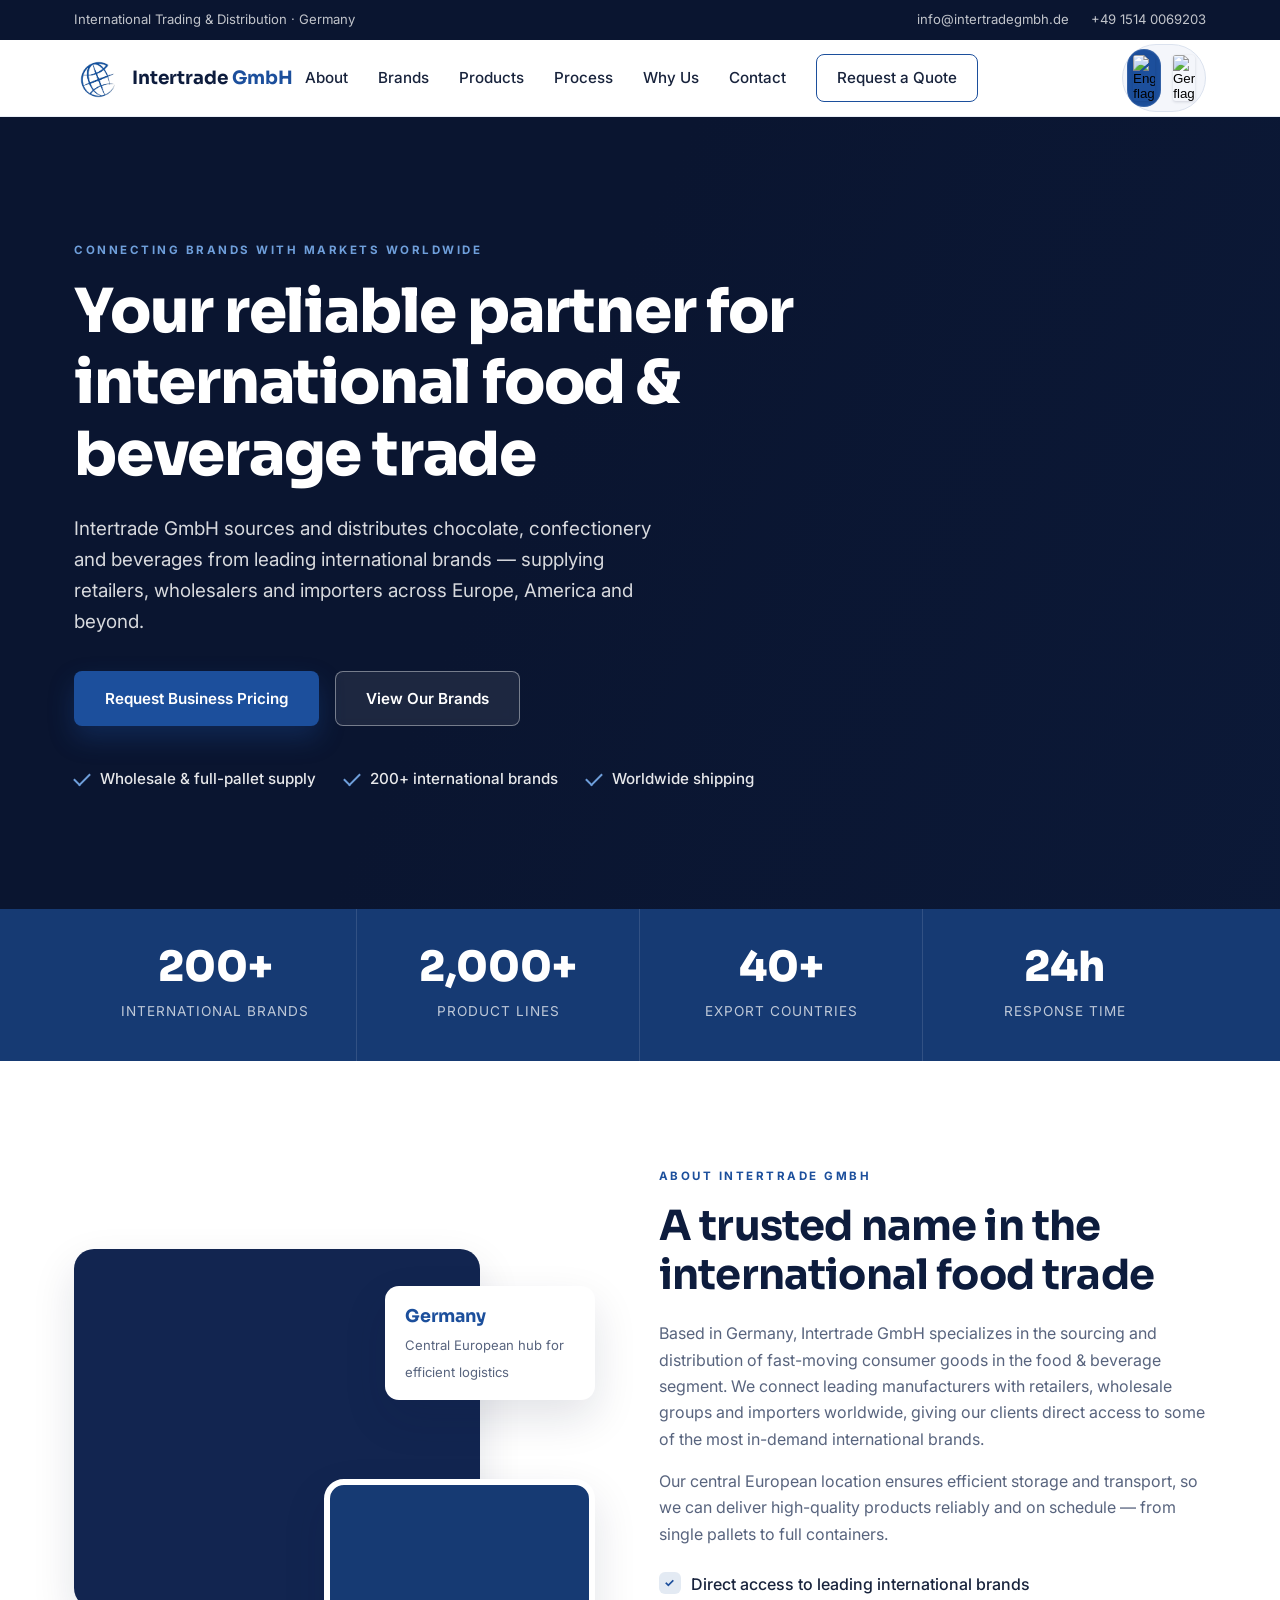
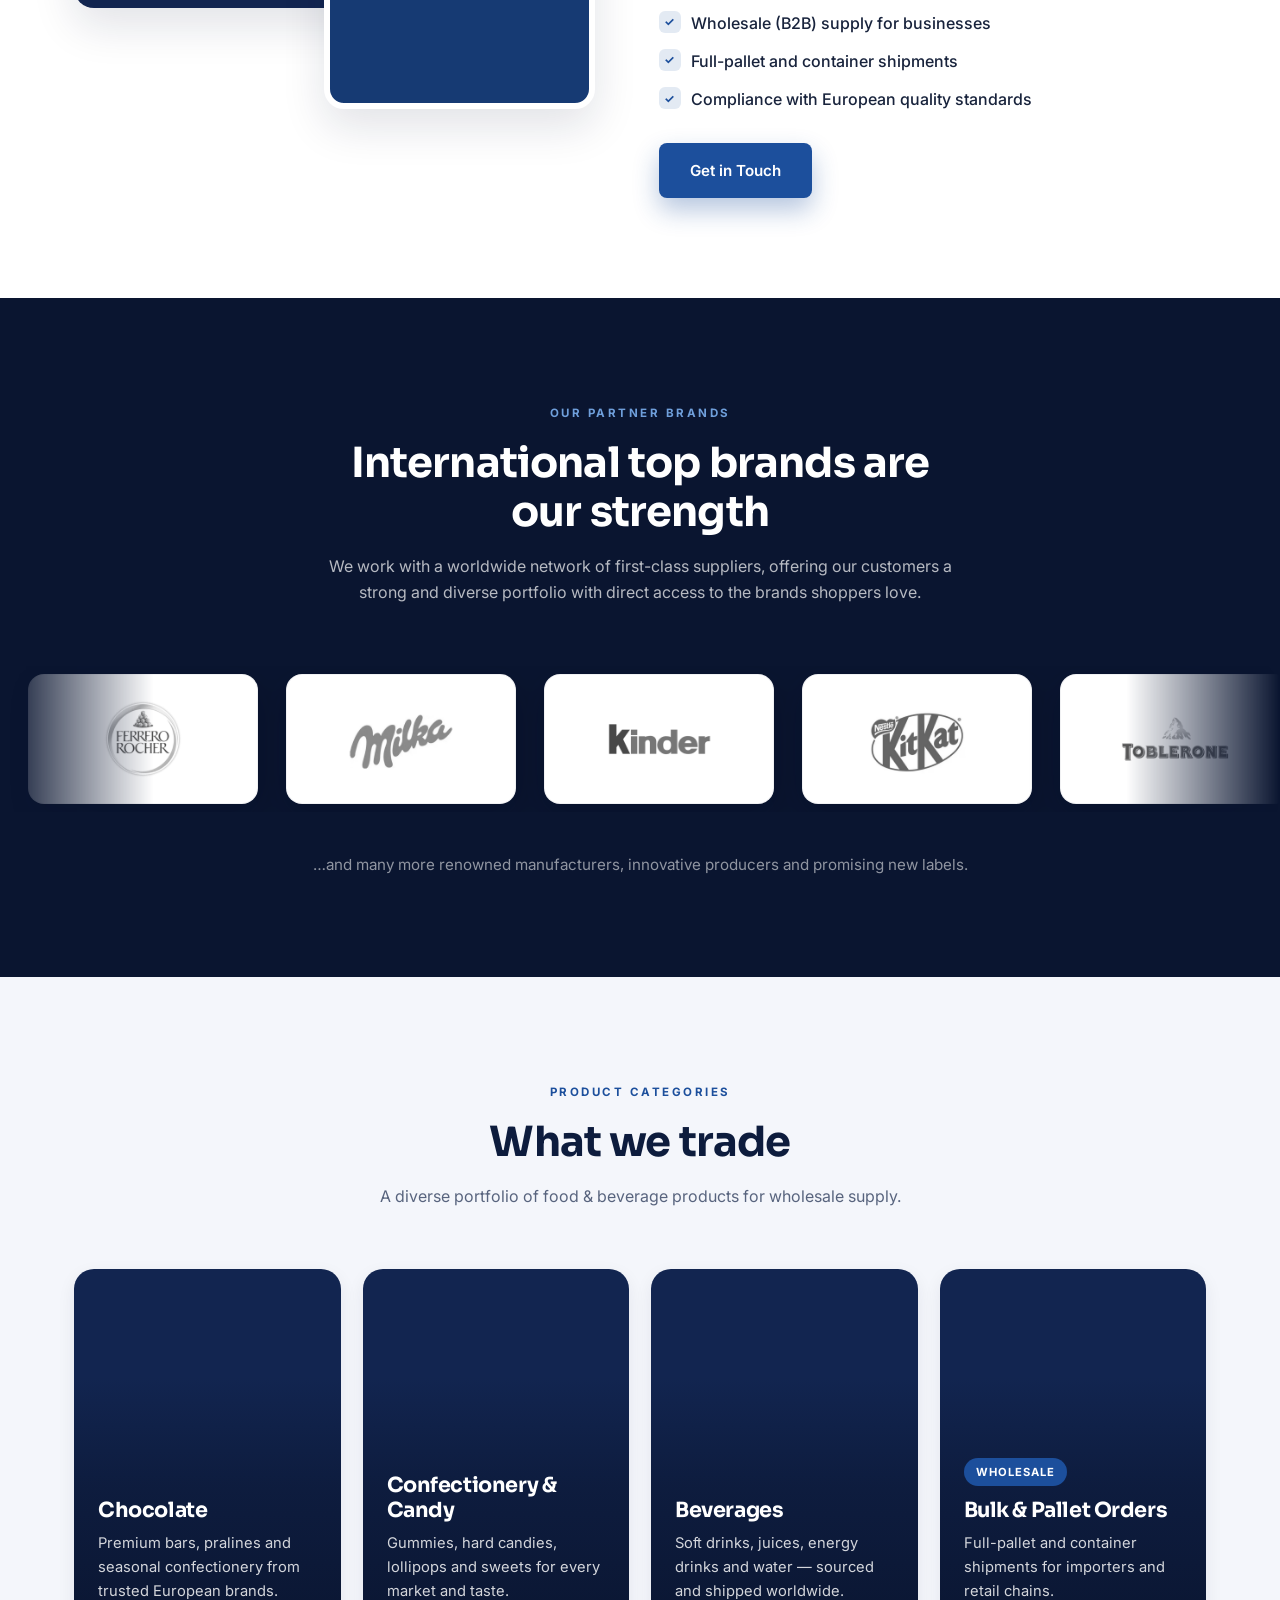
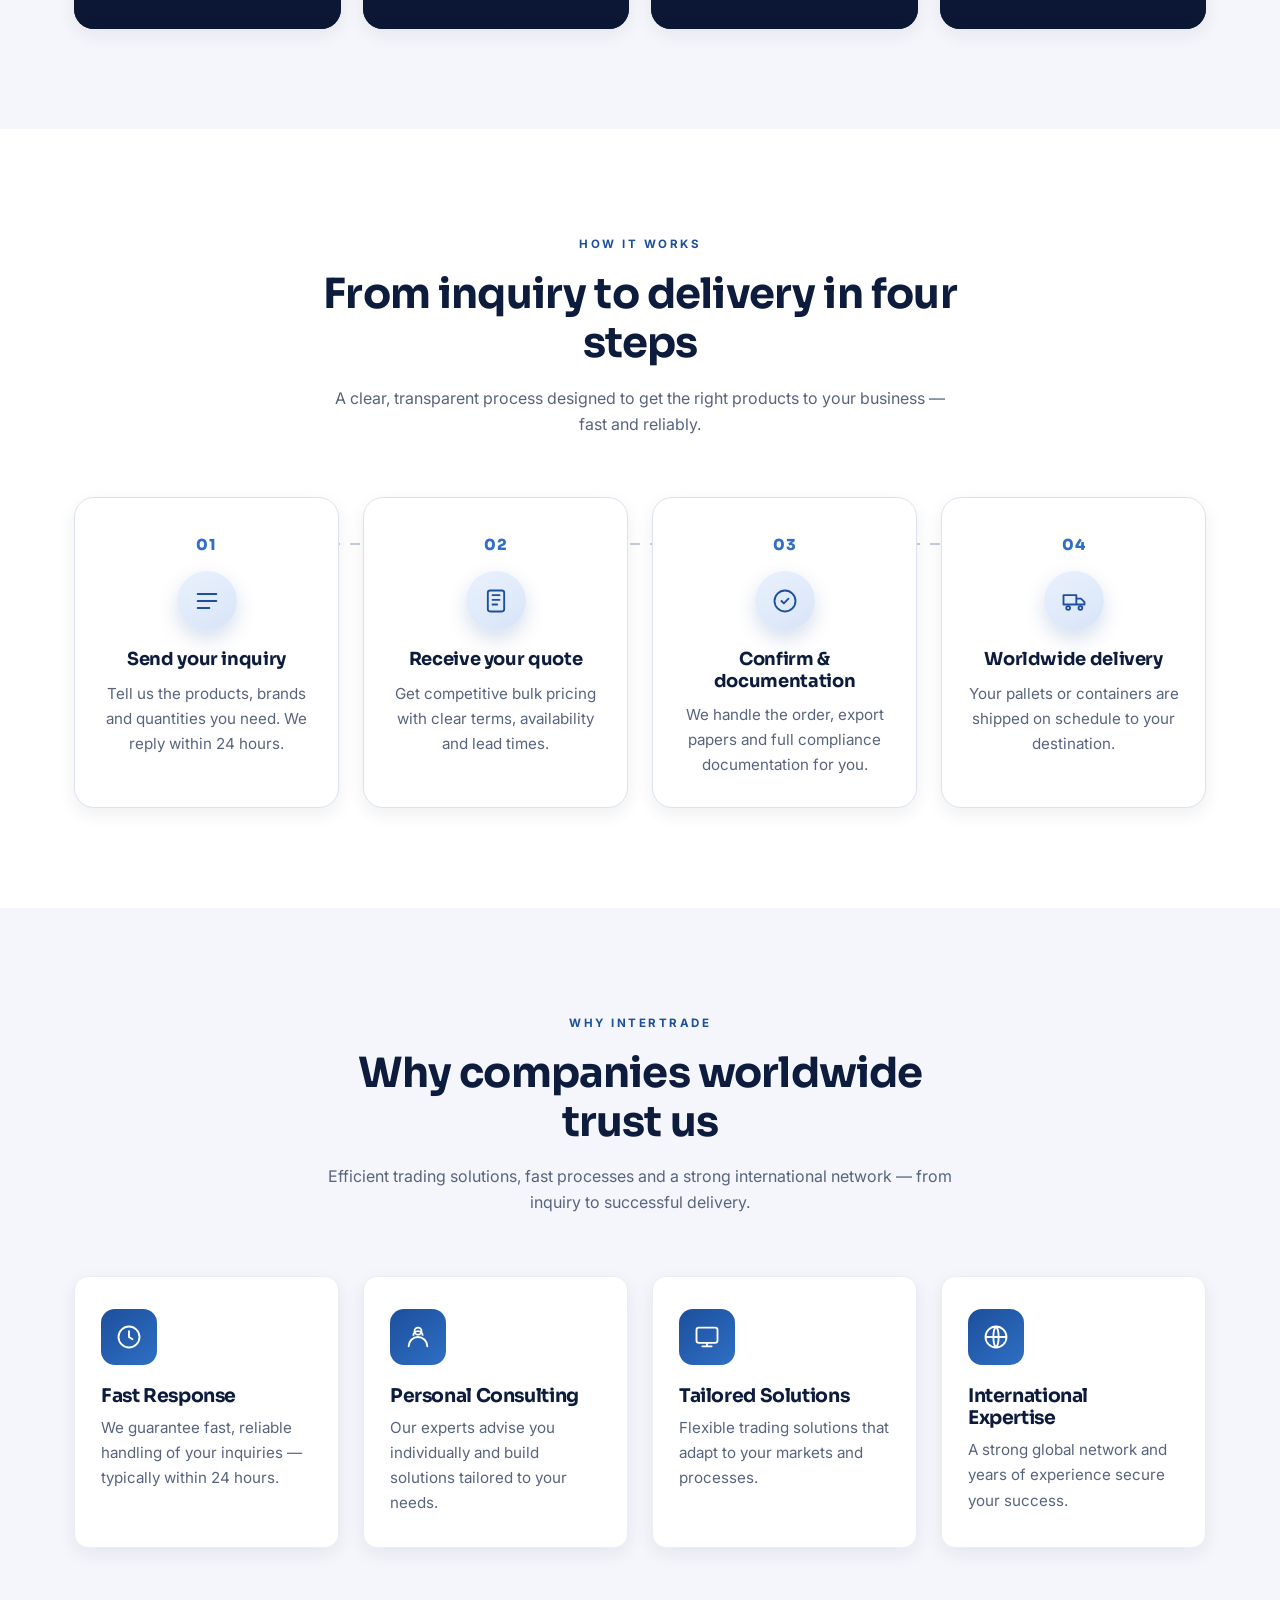
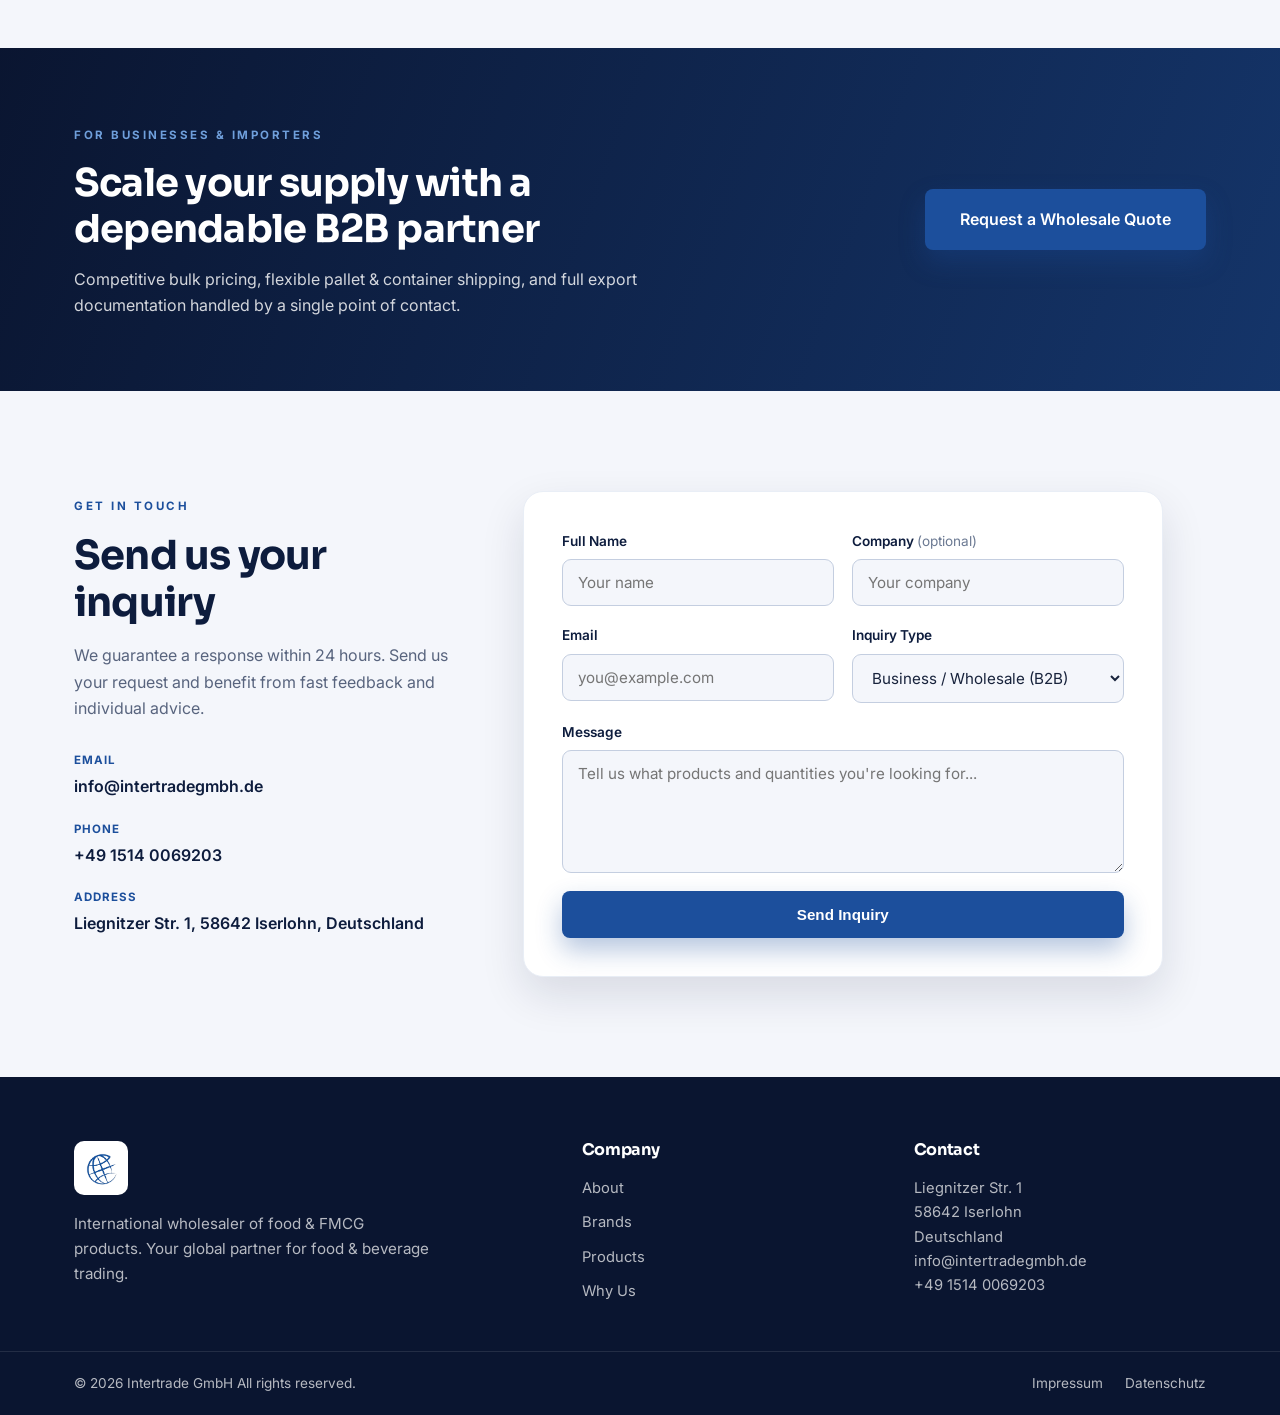
==== commit 7c47f3b9: "Describe your changes" ====
--- a/index.html
+++ b/index.html
@@ -18,6 +18,7 @@
       <span data-i18n="topbar">International Trading &amp; Distribution · Germany</span>
       <span class="topbar-contact">
         <a href="mailto:info@intertradegmbh.de">info@intertradegmbh.de</a>
+        <a href="tel:+4915140069203">+49 1514 0069203</a>
       </span>
     </div>
   </div>
@@ -103,27 +104,6 @@
     </div>
   </section>
 
-  <!-- Trust strip -->
-  <section class="trust-strip">
-    <div class="container trust-grid">
-      <article class="trust-card reveal delay-1">
-        <span class="trust-icon">⚡</span>
-        <h3>Fast quotations</h3>
-        <p>Prompt replies for wholesale and bulk requests.</p>
-      </article>
-      <article class="trust-card reveal delay-2">
-        <span class="trust-icon">📦</span>
-        <h3>Reliable logistics</h3>
-        <p>Efficient shipping solutions for pallets and containers.</p>
-      </article>
-      <article class="trust-card reveal delay-3">
-        <span class="trust-icon">🌍</span>
-        <h3>Global reach</h3>
-        <p>Serving distributors, retailers, and importers worldwide.</p>
-      </article>
-    </div>
-  </section>
-
   <!-- About -->
   <section class="section" id="about">
     <div class="container about-grid">
@@ -316,7 +296,7 @@
   <!-- B2B CTA band -->
   <section class="cta-band">
     <div class="cta-bg"></div>
-    <div class="cta-scrim"></div>   
+    <div class="cta-scrim"></div>
     <div class="container cta-inner">
       <div class="cta-text">
         <span class="eyebrow light" data-i18n="cta.eyebrow">For Businesses &amp; Importers</span>
@@ -340,14 +320,18 @@
             <a href="mailto:info@intertradegmbh.de">info@intertradegmbh.de</a>
           </li>
           <li>
+            <span class="ci-label" data-i18n="contact.phoneLabel">Phone</span>
+            <a href="tel:+4915140069203">+49 1514 0069203</a>
+          </li>
+          <li>
             <span class="ci-label" data-i18n="contact.addressLabel">Address</span>
             <span data-i18n="contact.address">Liegnitzer Str. 1, 58642 Iserlohn, Deutschland</span>
           </li>
         </ul>
       </div>
       <form class="contact-form" id="contactForm" novalidate>
-        <!-- Web3Forms: access key linked to mohamedzgoulli480@gmail.com -->
-        <input type="hidden" name="access_key" value="11437457-c6ac-4189-be3f-6d86ee3534a8" />
+        <!-- Web3Forms: access key linked to the new recipient account -->
+        <input type="hidden" name="access_key" value="8ec45345-8a5c-4f25-b241-70e074faa650" />
         <input type="hidden" name="subject" value="New inquiry from intertradegmbh.de" />
         <input type="hidden" name="from_name" value="Intertrade GmbH Website" />
         <!-- Honeypot spam protection (must stay empty) -->
@@ -405,6 +389,7 @@
         <h4 data-i18n="footer.contactTitle">Contact</h4>
         <p data-i18n="footer.addressLine1">Liegnitzer Str. 1<br />58642 Iserlohn<br />Deutschland</p>
         <p><a href="mailto:info@intertradegmbh.de">info@intertradegmbh.de</a></p>
+        <p><a href="tel:+4915140069203">+49 1514 0069203</a></p>
       </div>
     </div>
     <div class="footer-bottom">
--- a/styles.css
+++ b/styles.css
@@ -34,9 +34,7 @@
 body {
   font-family: "Inter", system-ui, -apple-system, sans-serif;
   color: var(--text);
-  background:
-    radial-gradient(circle at top, rgba(28, 79, 156, 0.04), transparent 18%),
-    var(--white);
+  background: var(--white);
   line-height: 1.65;
   -webkit-font-smoothing: antialiased;
 }
@@ -63,12 +61,6 @@
 .section { padding: 100px 0; }
 .section-alt { background: var(--off-white); }
 .section-dark { background: var(--navy-900); }
-
-.section,
-.section-alt,
-.section-dark {
-  position: relative;
-}
 
 .eyebrow {
   display: inline-block;
@@ -251,17 +243,6 @@
   overflow: hidden;
   background: var(--navy-900);
 }
-.hero::after {
-  content: "";
-  position: absolute;
-  right: -80px;
-  bottom: -120px;
-  width: 320px;
-  height: 320px;
-  background: radial-gradient(circle, rgba(111, 159, 219, 0.18), transparent 72%);
-  z-index: 1;
-  pointer-events: none;
-}
 .hero-bg {
   position: absolute;
   inset: 0;
@@ -314,7 +295,7 @@
 
 /* ===== Stats ===== */
 .stats {
-  background: linear-gradient(90deg, var(--blue-600), var(--navy-800));
+  background: var(--blue-600);
   color: var(--white);
 }
 .stats-grid {
@@ -340,46 +321,6 @@
   text-transform: uppercase;
   letter-spacing: 1px;
   color: rgba(255, 255, 255, 0.72);
-}
-
-/* ===== Trust strip ===== */
-.trust-strip {
-  padding: 0 0 52px;
-  background: var(--white);
-}
-.trust-grid {
-  display: grid;
-  grid-template-columns: repeat(3, 1fr);
-  gap: 18px;
-  margin-top: -36px;
-  position: relative;
-  z-index: 5;
-}
-.trust-card {
-  background: var(--white);
-  border: 1px solid var(--gray-100);
-  border-radius: 18px;
-  padding: 22px 20px;
-  box-shadow: 0 18px 40px rgba(10, 21, 48, 0.08);
-}
-.trust-icon {
-  display: inline-flex;
-  align-items: center;
-  justify-content: center;
-  width: 44px;
-  height: 44px;
-  border-radius: 12px;
-  background: linear-gradient(140deg, #eaf2ff, #d7e5fb);
-  font-size: 1rem;
-  margin-bottom: 10px;
-}
-.trust-card h3 {
-  font-size: 1rem;
-  margin-bottom: 6px;
-}
-.trust-card p {
-  color: var(--text-light);
-  font-size: 0.92rem;
 }
 
 /* ===== About ===== */
@@ -650,20 +591,11 @@
 }
 
 .contact-form {
-  background: linear-gradient(180deg, var(--white), #fbfcff);
+  background: var(--white);
   border: 1px solid var(--gray-100);
   border-radius: var(--radius-lg);
   padding: 38px;
   box-shadow: var(--shadow-md);
-}
-.contact-form::before {
-  content: "";
-  display: block;
-  width: 100%;
-  height: 4px;
-  border-radius: 999px;
-  background: linear-gradient(90deg, var(--blue-500), var(--blue-300));
-  margin-bottom: 18px;
 }
 .form-row { display: grid; grid-template-columns: 1fr 1fr; gap: 18px; }
 .form-group { margin-bottom: 18px; display: flex; flex-direction: column; }
